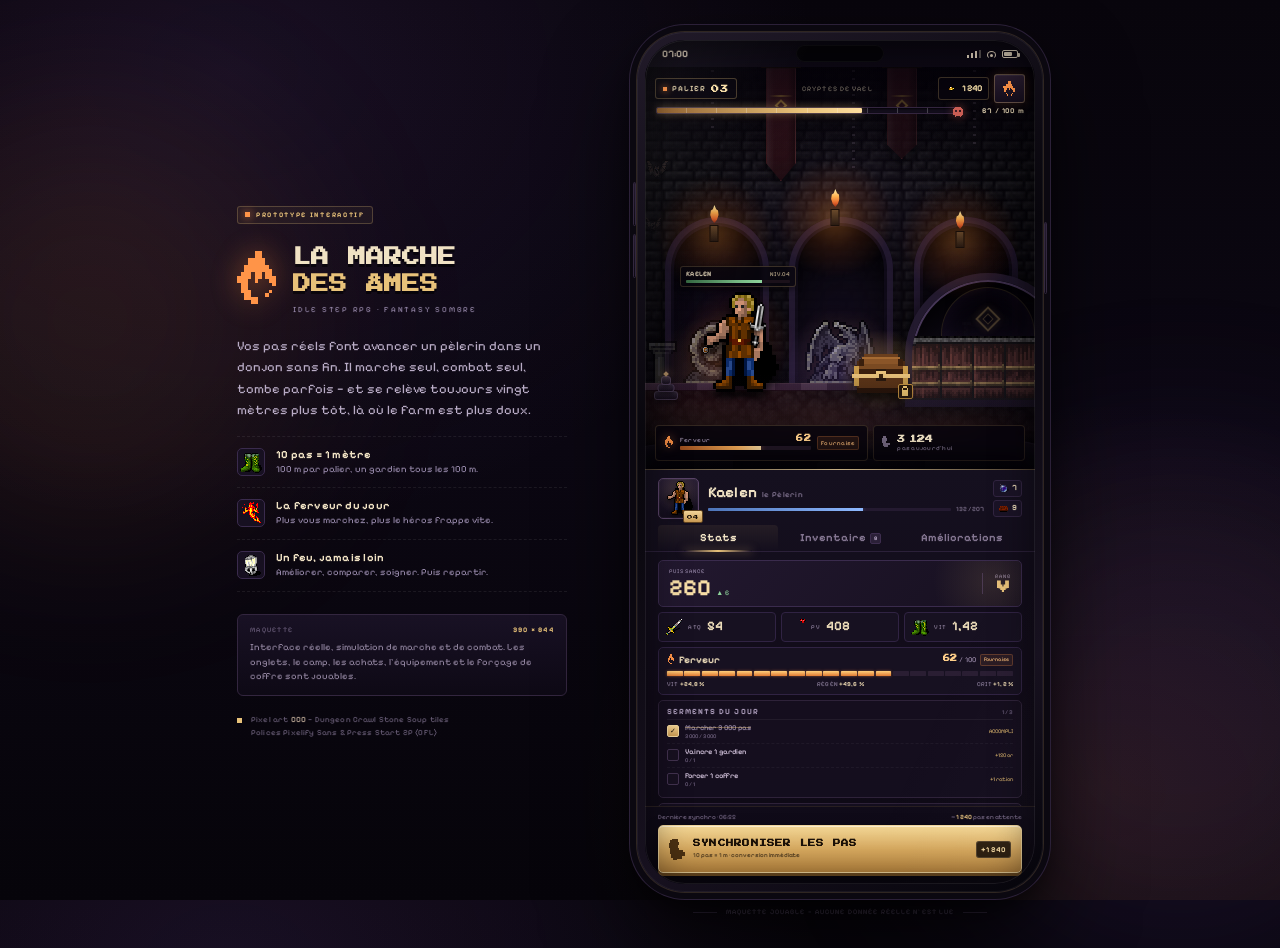
==== index.html @ a57c5eda "Initial commit: game design specs and playable prototype" ====
<!DOCTYPE html>
<html lang="fr">
<head>
<meta charset="UTF-8">
<meta name="viewport" content="width=device-width, initial-scale=1, viewport-fit=cover">
<meta name="theme-color" content="#0a0710">
<meta name="description" content="La Marche des Âmes — maquette interactive d'un idle step RPG fantasy en pixel art. Vos pas réels font avancer un pèlerin dans un donjon infini.">
<link rel="icon" href="data:image/svg+xml,%3Csvg xmlns='http://www.w3.org/2000/svg' viewBox='0 0 16 16'%3E%3Crect width='16' height='16' fill='%230b0810'/%3E%3Cpath d='M7 1h2v3h1v2h1v2h1v3h-1v2H9v1H7v-1H5v-2H4V8h1V6h1V4h1z' fill='%23ff9448'/%3E%3Cpath d='M7 8h2v3h1v2H6v-2H5V9h2z' fill='%23ffd06b'/%3E%3C/svg%3E">
<title>La Marche des Âmes — Maquette interactive</title>
<link rel="stylesheet" href="styles.css">
</head>
<body>
<div class="ambient ambient-a"></div>
<div class="ambient ambient-b"></div>

<main class="stage">

  <!-- ================= PRESENTATION (desktop) ================= -->
  <aside class="intro">
    <div class="introTag"><span></span>PROTOTYPE INTERACTIF</div>
    <div class="brandRow">
      <div class="brandFlame" aria-hidden="true">
        <svg viewBox="0 0 24 32" shape-rendering="crispEdges"><path d="M10 0h4v4h2v4h2v2h2v4h2v6h-2v4h-4v4h-4v2H8v-2H4v-4H2v-6H0v-4h2v-2h2V8h2V4h4V0zm0 12H8v4H6v6h2v4h4v2h4v-2h2v-4h2v-4h-2v-2h-2v-4h-2v4h-2v2H10v-6z" fill="currentColor"/></svg>
      </div>
      <div>
        <h1>LA MARCHE<br><span>DES ÂMES</span></h1>
        <p class="tagline">Idle step RPG · Fantasy sombre</p>
      </div>
    </div>

    <p class="pitch">Vos pas réels font avancer un pèlerin dans un donjon sans fin. Il marche seul, combat seul, tombe parfois — et se relève toujours vingt mètres plus tôt, là où le farm est plus doux.</p>

    <ul class="featureList">
      <li><span class="feat ico-steps"></span><div><b>10 pas = 1 mètre</b><small>100 m par palier, un gardien tous les 100 m.</small></div></li>
      <li><span class="feat ico-flame"></span><div><b>La ferveur du jour</b><small>Plus vous marchez, plus le héros frappe vite.</small></div></li>
      <li><span class="feat ico-camp"></span><div><b>Un feu, jamais loin</b><small>Améliorer, comparer, soigner. Puis repartir.</small></div></li>
    </ul>

    <div class="introNote">
      <div class="noteLine"><span>MAQUETTE</span><b>390 × 844</b></div>
      <p>Interface réelle, simulation de marche et de combat. Les onglets, le camp, les achats, l'équipement et le forçage de coffre sont jouables.</p>
    </div>

    <div class="credits">
      <span class="dot"></span>
      <p>Pixel art <b>CC0</b> — Dungeon Crawl Stone Soup tiles<br>Polices Pixelify Sans &amp; Press Start 2P (OFL)</p>
    </div>
  </aside>

  <!-- ================= DEVICE ================= -->
  <div class="deviceWrap">
    <div class="device">
      <div class="sideKey keyPower"></div>
      <div class="sideKey keyVolUp"></div>
      <div class="sideKey keyVolDown"></div>

      <div class="screen" id="screen">
        <!-- BARRE D'ÉTAT -->
        <div class="statusbar">
          <span class="clock">21:47</span>
          <div class="notch"></div>
          <div class="statusIcons">
            <span class="signal"><i></i><i></i><i></i><i></i></span>
            <span class="wifi"></span>
            <span class="battery"><i></i></span>
          </div>
        </div>

        <!-- ================= SCÈNE ================= -->
        <section class="scene" id="scene" aria-label="Scène du donjon">
          <div class="wall"></div>
          <div class="wallShade"></div>

          <div class="arches">
            <div class="arch arch1">
              <img class="archStatue" src="assets/env/statue_ancient_hero.png" alt="">
              <span class="archPedestal"></span>
              <span class="archLight"></span>
            </div>
            <div class="arch arch2">
              <img class="archStatue" src="assets/env/statue_dragon.png" alt="">
              <span class="archPedestal"></span>
              <span class="archLight"></span>
            </div>
            <div class="arch arch3">
              <img class="archStatue" src="assets/env/statue_sword.png" alt="">
              <span class="archPedestal"></span>
              <span class="archLight"></span>
            </div>
          </div>

          <div class="hangBanner hb1"><span class="hbBar"></span><span class="hbCloth"></span><span class="hbRune"></span></div>
          <div class="hangBanner hb2"><span class="hbBar"></span><span class="hbCloth"></span><span class="hbRune"></span></div>
          <div class="chain c1"></div><div class="chain c2"></div><div class="chain c3"></div>

          <div class="column columnLeft"><img src="assets/env/crumbled_column_1.png" alt=""></div>

          <div class="torch torch1"><span class="torchGlow"></span><span class="torchFlame"></span><span class="torchSpark s1"></span><span class="torchSpark s2"></span></div>
          <div class="torch torch2"><span class="torchGlow"></span><span class="torchFlame"></span><span class="torchSpark s1"></span><span class="torchSpark s2"></span></div>
          <div class="torch torch3"><span class="torchGlow"></span><span class="torchFlame"></span><span class="torchSpark s1"></span><span class="torchSpark s2"></span></div>

          <img class="ambientBat bat1" src="assets/mon/bat.png" alt="">
          <img class="ambientBat bat2" src="assets/mon/bat.png" alt="">

          <div class="gateFrame" id="gateFrame">
            <span class="gateRune"></span>
            <span class="gateLabel">GARDIEN</span>
            <div class="gateGlow"></div>
            <div class="gate" id="gate">
              <img src="assets/env/gate_closed_left.png" alt="">
              <img src="assets/env/gate_closed_middle.png" alt="">
              <img src="assets/env/gate_closed_right.png" alt="">
            </div>
          </div>

          <div class="halte" aria-hidden="true"><span></span><span></span><span></span></div>

          <div class="ground">
            <div class="groundTop"></div>
            <div class="groundTiles" id="groundTiles"></div>
            <div class="groundBlood"></div>
            <div class="fgRocks"><span class="r1"></span><span class="r2"></span><span class="r3"></span></div>
          </div>

          <div class="fog fog1"></div>
          <div class="fog fog2"></div>
          <div class="vignette"></div>

          <!-- HUD -->
          <div class="sceneTop">
            <div class="floorChip"><span class="chipDot"></span>PALIER <b id="floorNum">03</b></div>
            <div class="biomeName" id="biomeName">CRYPTES DE VAEL</div>
            <div class="topRight">
              <div class="goldPill"><img src="assets/item/01.png" alt=""><b id="goldTop">1 240</b></div>
              <button class="campBtn" id="campBtn" aria-label="Ouvrir le feu de camp" title="Feu de camp — pause, soin et gestion">
                <svg viewBox="0 0 20 24" shape-rendering="crispEdges" aria-hidden="true"><path d="M8 0h4v4h2v4h2v2h2v6h-2v4h-4v2H8v-2H4v-4H2v-6H0v-2h2V8h2V4h4V0zm0 10H6v4H4v4h2v4h3v1h3v-1h2v-4h1v-4h-1v-2h-2v-2h-1v4H9v-4z" fill="currentColor"/></svg>
              </button>
            </div>
          </div>

          <div class="progressWrap">
            <div class="progressTrack">
              <div class="progressFill" id="progressFill"></div>
              <div class="progressTicks"></div>
              <span class="progressBoss" aria-hidden="true">
                <svg viewBox="0 0 16 16" shape-rendering="crispEdges"><path d="M5 2h6v1h2v2h1v6h-2v2h-1v1h-1v-2H6v2H5v-1H4v-2H2V5h1V3h2V2zm0 4v2h2V6H5zm4 0v2h2V6H9z" fill="currentColor"/></svg>
              </span>
            </div>
            <span class="distLabel" id="distLabel">66 / 100 m</span>
          </div>

          <!-- UNITÉS -->
          <div class="unit heroUnit" id="heroUnit">
            <div class="plate">
              <div class="plateTop"><span class="uName">KAELEN</span><span class="uLevel">NIV.04</span></div>
              <div class="hpTrack"><i id="heroHp"></i></div>
            </div>
            <div class="spriteWrap heroSpriteWrap">
              <img class="sprite heroSprite" src="assets/hero/human.png" alt="Kaelen, le pèlerin">
              <img class="heroBlade" src="assets/hero/broadsword.png" alt="">
              <img class="heroShield" src="assets/hero/buckler_round.png" alt="">
              <span class="ferveurAura"></span>
            </div>
            <div class="unitShadow"></div>
          </div>

          <div class="unit enemyUnit" id="enemyUnit" aria-live="polite">
            <div class="plate enemyPlate">
              <div class="plateTop"><span class="uName" id="enemyName">GOBELIN</span><span class="uLevel" id="enemyLevel">NIV.03</span></div>
              <div class="hpTrack enemyHpTrack"><i id="enemyHp"></i></div>
            </div>
            <div class="spriteWrap enemySpriteWrap">
              <img class="sprite enemySprite" id="enemySprite" src="assets/mon/goblin.png" alt="">
              <span class="eliteTag" id="eliteTag">ÉLITE</span>
            </div>
            <div class="unitShadow"></div>
          </div>

          <!-- COFFRE -->
          <button class="chest" id="chestBtn" aria-label="Ouvrir le coffre">
            <span class="chestGlow"></span>
            <svg class="chestSvg" viewBox="0 0 24 20" shape-rendering="crispEdges" aria-hidden="true">
              <rect x="2" y="6" width="20" height="12" fill="#4a2a13"/>
              <rect x="3" y="7" width="18" height="4" fill="#7a4a22"/>
              <rect x="3" y="11" width="18" height="6" fill="#5c3518"/>
              <rect x="2" y="9" width="20" height="2" fill="#3a1f0d"/>
              <rect x="4" y="4" width="16" height="3" fill="#8a5528"/>
              <rect x="5" y="3" width="14" height="2" fill="#6b3f1d"/>
              <rect x="4" y="4" width="16" height="1" fill="#a56a32"/>
              <rect x="1" y="8" width="2" height="8" fill="#c79a4a"/>
              <rect x="21" y="8" width="2" height="8" fill="#c79a4a"/>
              <rect x="0" y="11" width="24" height="2" fill="#e8c27a"/>
              <rect x="10" y="9" width="4" height="5" fill="#2a1a0e"/>
              <rect x="10" y="10" width="4" height="3" fill="#e8c27a"/>
              <rect x="11" y="11" width="2" height="2" fill="#3a240e"/>
              <rect x="2" y="17" width="20" height="2" fill="#2a160b"/>
              <rect x="3" y="5" width="2" height="3" fill="#3a1f0d"/>
              <rect x="19" y="5" width="2" height="3" fill="#3a1f0d"/>
            </svg>
            <span class="chestLock">
              <svg viewBox="0 0 10 12" shape-rendering="crispEdges"><path d="M3 0h4v1h1v1h1v3H8V3H7V2H3v1H2v2H1V2h1V1h1V0z" fill="currentColor"/><rect x="1" y="5" width="8" height="7" fill="currentColor"/></svg>
            </span>
          </button>

          <div class="fxLayer" id="fxLayer"></div>
          <div class="farmTag" id="farmTag">ZONE DE REPLI · FARM</div>
          <div class="banner" id="banner"><b id="bannerTitle">PALIER SCELLÉ</b><span id="bannerSub">Le chemin s'ouvre</span></div>
          <div class="redFlash" id="redFlash"></div>

          <div class="bottomHud">
            <div class="ferveurPill">
              <span class="ferveurFlame" aria-hidden="true">
                <svg viewBox="0 0 14 18" shape-rendering="crispEdges"><path d="M6 0h2v2h1v2h1v2h1v1h1v4h-1v2h-2v2H6v1H5v-1H3v-2H2v-2H1V8h1V6h1V4h1V2h2V0zm0 7H5v3H4v3h1v2h1v1h2v-1h1v-2h1V9h-1V7H8v2H7V7z" fill="currentColor"/></svg>
              </span>
              <div class="ferveurInfo">
                <div class="ferveurTop"><span>Ferveur</span><b id="ferveurVal">62</b></div>
                <div class="ferveurTrack"><i id="ferveurFill"></i></div>
              </div>
              <span class="ferveurTier" id="ferveurTier">Fournaise</span>
            </div>
            <div class="stepsPill">
              <span class="bootIco" aria-hidden="true">
                <svg viewBox="0 0 12 16" shape-rendering="crispEdges"><path d="M2 0h4v3h1v3H6v2h1v1h4v2H9v2H3v-1H2V8H1V3h1V0z" fill="currentColor"/></svg>
              </span>
              <div><b id="stepsTop">3 124</b><span>pas aujourd'hui</span></div>
            </div>
          </div>
        </section>

        <!-- ================= TABLEAU DE BORD ================= -->
        <section class="dash">
          <header class="dashHead">
            <div class="avatarBox">
              <img src="assets/hero/human.png" alt="Avatar de Kaelen">
              <span class="avatarLvl" id="avatarLvl">04</span>
            </div>
            <div class="identity">
              <div class="nameRow"><b>Kaelen</b><span class="heroTitle">le Pèlerin</span></div>
              <div class="xpRow">
                <div class="xpTrack"><i id="xpFill"></i></div>
                <span id="xpText">132 / 207</span>
              </div>
            </div>
            <div class="wallet">
              <span class="resPill" title="Éclats d'âme"><img src="assets/item/misc_crystal.png" alt=""><b id="shardsTop">7</b></span>
              <span class="resPill" title="Rations"><img src="assets/item/meat_ration.png" alt=""><b id="rationsTop">9</b></span>
            </div>
          </header>

          <nav class="tabs" role="tablist">
            <button class="tab active" data-tab="stats" role="tab" aria-selected="true">Stats</button>
            <button class="tab" data-tab="inventory" role="tab" aria-selected="false">Inventaire<span class="tabBadge" id="invCount">8</span></button>
            <button class="tab" data-tab="upgrades" role="tab" aria-selected="false">Améliorations</button>
          </nav>

          <div class="panelScroll" id="panelScroll">
            <!-- STATS -->
            <section class="tabPanel active" id="panel-stats" role="tabpanel">
              <div class="powerCard">
                <div>
                  <span class="eyebrow">PUISSANCE</span>
                  <div class="powerValue"><b id="powerVal">128</b><span class="powerTrend" id="powerTrend">▲ 6</span></div>
                </div>
                <div class="powerRank"><span>RANG</span><b>V</b></div>
              </div>

              <div class="statRow">
                <div class="statCard">
                  <img src="assets/item/long_sword3.png" alt="">
                  <span>ATQ</span><b id="statAtk">54</b>
                </div>
                <div class="statCard">
                  <img src="assets/fx/heart.png" alt="">
                  <span>PV</span><b id="statHp">408</b>
                </div>
                <div class="statCard">
                  <img src="assets/item/boots4_green.png" alt="">
                  <span>VIT</span><b id="statVit">1,14</b>
                </div>
              </div>

              <div class="ferveurCard">
                <div class="ferveurCardTop">
                  <span class="miniFlame">
                    <svg viewBox="0 0 14 18" shape-rendering="crispEdges"><path d="M6 0h2v2h1v2h1v2h1v1h1v4h-1v2h-2v2H6v1H5v-1H3v-2H2v-2H1V8h1V6h1V4h1V2h2V0zm0 7H5v3H4v3h1v2h1v1h2v-1h1v-2h1V9h-1V7H8v2H7V7z" fill="currentColor"/></svg>
                  </span>
                  <b>Ferveur</b>
                  <span class="ferveurCardVal"><b id="ferveurCardVal">62</b> / 100</span>
                  <span class="tierChip" id="ferveurCardTier">Fournaise</span>
                </div>
                <div class="segGauge" id="segGauge" aria-hidden="true"></div>
                <div class="ferveurBonus">
                  <span>VIT <b id="bonusVit">+24,8 %</b></span>
                  <span>RÉGÉN <b id="bonusRegen">+49,6 %</b></span>
                  <span>CRIT <b id="bonusCrit">+1,2 %</b></span>
                </div>
              </div>

              <div class="oathCard">
                <div class="cardHead"><b>Serments du jour</b><span id="oathCount">1 / 3</span></div>
                <div class="oathList" id="oathList"></div>
              </div>

              <div class="journalCard">
                <div class="cardHead"><b>Journal</b><span>3 récents</span></div>
                <div class="journalList" id="journalList"></div>
              </div>
            </section>

            <!-- INVENTAIRE -->
            <section class="tabPanel" id="panel-inventory" role="tabpanel">
              <div class="invHead">
                <b>Équipement</b>
                <span>Puissance <b id="invPower">128</b></span>
              </div>
              <div class="slots" id="equipSlots"></div>
              <div class="invSubHead">
                <b>Butin <span id="invSubCount">8 objets</span></b>
                <button class="btnSmall" id="sellCommons">VENDRE LES COMMUNS</button>
              </div>
              <div class="invGrid" id="invGrid"></div>
              <p class="invHint">Touchez un objet pour comparer · Coffre de camp <b id="stashInfo">8 / 20</b></p>
            </section>

            <!-- AMÉLIORATIONS -->
            <section class="tabPanel" id="panel-upgrades" role="tabpanel">
              <div class="upHead">
                <div><span class="eyebrow">FEU DE CAMP</span><b>Forger la marche</b></div>
                <span class="upGold"><img src="assets/item/01.png" alt=""><b id="upGold">1 240</b></span>
              </div>
              <div class="upList" id="upList"></div>
              <div class="nextBoss" id="nextBoss"></div>
            </section>
          </div>

          <footer class="syncBar">
            <div class="syncMeta">
              <span id="lastSync">Dernière synchro · 21:42</span>
              <span class="pendingSteps">≈ <b id="unsynced">1 240</b> pas en attente</span>
            </div>
            <button class="syncBtn" id="syncBtn">
              <span class="syncIcon" aria-hidden="true">
                <svg viewBox="0 0 18 22" shape-rendering="crispEdges"><path d="M3 0h6v3h2v3h-2v3h2v2h4v3h2v4h-3v3H8v1H4v-2H2v-4H1V9H0V4h1V1h2V0z" fill="currentColor"/></svg>
              </span>
              <span class="syncText"><b>SYNCHRONISER LES PAS</b><small>10 pas = 1 m · conversion immédiate</small></span>
              <span class="syncBadge" id="syncBadge">+1 240</span>
            </button>
          </footer>
        </section>

        <!-- ================= CAMPEMENT ================= -->
        <div class="campOverlay hidden" id="campOverlay">
          <div class="campSky">
            <div class="campStars" id="campStars"></div>
            <div class="moon"></div>
            <div class="campTrees">
              <img src="assets/env/tree1_red.png" alt="" class="ctree t1">
              <img src="assets/env/tree1_red.png" alt="" class="ctree t2">
              <img src="assets/env/tree1_red.png" alt="" class="ctree t3">
            </div>
            <div class="tent">
              <div class="tentBody"></div>
              <div class="tentDoor"></div>
              <span class="tentPole"></span>
            </div>
            <div class="campFire">
              <span class="fireGlow"></span>
              <span class="fireFlame f1"></span>
              <span class="fireFlame f2"></span>
              <span class="fireFlame f3"></span>
              <span class="fireSparks"></span>
              <span class="log log1"></span>
              <span class="log log2"></span>
            </div>
            <img class="campHero" src="assets/hero/human.png" alt="Kaelen au repos">
            <button class="campClose" id="campClose" aria-label="Fermer le camp">×</button>
            <div class="campSceneTitle">
              <span>LE FEU VEILLE</span>
              <small>L'expédition est en pause</small>
            </div>
            <div class="campPending"><span class="bootIco small"></span><b id="campPending">0</b> pas en attente</div>
          </div>

          <div class="campPanel">
            <div class="campSums">
              <div><span>Palier</span><b id="campFloor">03</b></div>
              <div><span>Distance</span><b id="campDist">62 m</b></div>
              <div><span>Ferveur</span><b id="campFerv">62</b></div>
            </div>
            <div class="campActions">
              <button class="campAction" id="restBtn">
                <img src="assets/item/meat_ration.png" alt="">
                <span class="caText"><b>Se reposer</b><small>+40 % PV · 1 ration</small></span>
                <span class="caCount" id="restCount">9</span>
              </button>
              <button class="campAction" id="shardBtn">
                <img src="assets/item/misc_crystal.png" alt="">
                <span class="caText"><b>Se ressourcer</b><small>PV complets · 1 éclat</small></span>
                <span class="caCount" id="shardCount">7</span>
              </button>
              <button class="campAction" id="campInvBtn">
                <img src="assets/item/scale_mail1.png" alt="">
                <span class="caText"><b>Gérer l'équipement</b><small>Comparer, équiper, vendre</small></span>
                <span class="caArrow">›</span>
              </button>
            </div>
            <button class="resumeBtn" id="resumeBtn">REPRENDRE L'EXPÉDITION</button>
            <div class="campJournal">
              <div class="campTipHead"><span>DERNIÈRES BRAISES</span><em>JOURNAL</em></div>
              <div class="campJournalList" id="campJournalList"></div>
            </div>
            <div class="campRun">
              <div><span>PAS DU JOUR</span><b id="campSteps">3 130</b></div>
              <div><span>OR GAGNÉ</span><b id="campGoldEarned">0</b></div>
              <div><span>GARDIENS</span><b id="campBossKills">0</b></div>
            </div>
            <div class="campTip">
              <div class="campTipHead"><span>CONSEIL DU FEU</span><em>VEILLÉE</em></div>
              <p>« La défaite n'est qu'un détour. Vingt mètres en arrière, les ennemis sont plus faibles — et l'or coule encore. »</p>
              <small id="campLastEvent">Dernière braise · Palier 2 scellé</small>
            </div>
          </div>
        </div>

        <!-- ================= FICHE OBJET ================= -->
        <div class="sheetWrap hidden" id="itemSheet">
          <div class="scrim" data-close="item"></div>
          <div class="sheet">
            <div class="sheetHandle"></div>
            <div class="sheetHead">
              <div class="sheetIcon rarity-rare" id="sheetIconWrap"><img id="sheetIcon" src="assets/item/greatsword1.png" alt=""></div>
              <div class="sheetTitle">
                <span class="rarityTag" id="sheetRarity">RARE</span>
                <h3 id="sheetName">Épée ancienne</h3>
                <span id="sheetMeta">Arme · Niv. 4</span>
              </div>
              <button class="sheetClose" data-close="item" aria-label="Fermer">×</button>
            </div>
            <div class="sheetStats" id="sheetStats"></div>
            <div class="compareBox">
              <div class="cmpCol"><span>ÉQUIPÉ</span><b id="cmpEq">+14 ATQ</b></div>
              <div class="cmpArrow">→</div>
              <div class="cmpCol"><span>NOUVEAU</span><b id="cmpNew">+24 ATQ</b></div>
            </div>
            <div class="deltaRow" id="sheetDeltas"></div>
            <div class="sheetActions">
              <button class="btnGhost" id="sellBtn">VENDRE <span id="sellVal">+64 or</span></button>
              <button class="btnGold" id="equipBtn">ÉQUIPER</button>
            </div>
          </div>
        </div>

        <!-- ================= FICHE COFFRE ================= -->
        <div class="sheetWrap hidden" id="chestSheet">
          <div class="scrim" data-close="chest"></div>
          <div class="sheet chestSheet">
            <div class="sheetHandle"></div>
            <div class="chestArt">
              <span class="chestArtGlow"></span>
              <svg class="chestSvg large" viewBox="0 0 24 20" shape-rendering="crispEdges" aria-hidden="true">
                <rect x="2" y="6" width="20" height="12" fill="#4a2a13"/>
                <rect x="3" y="7" width="18" height="4" fill="#7a4a22"/>
                <rect x="3" y="11" width="18" height="6" fill="#5c3518"/>
                <rect x="2" y="9" width="20" height="2" fill="#3a1f0d"/>
                <rect x="4" y="4" width="16" height="3" fill="#8a5528"/>
                <rect x="5" y="3" width="14" height="2" fill="#6b3f1d"/>
                <rect x="4" y="4" width="16" height="1" fill="#a56a32"/>
                <rect x="1" y="8" width="2" height="8" fill="#c79a4a"/>
                <rect x="21" y="8" width="2" height="8" fill="#c79a4a"/>
                <rect x="0" y="11" width="24" height="2" fill="#e8c27a"/>
                <rect x="10" y="9" width="4" height="5" fill="#2a1a0e"/>
                <rect x="10" y="10" width="4" height="3" fill="#e8c27a"/>
                <rect x="11" y="11" width="2" height="2" fill="#3a240e"/>
                <rect x="2" y="17" width="20" height="2" fill="#2a160b"/>
                <rect x="3" y="5" width="2" height="3" fill="#3a1f0d"/>
                <rect x="19" y="5" width="2" height="3" fill="#3a1f0d"/>
              </svg>
            </div>
            <span class="rarityTag" id="chestRarity">COFFRE DE FER</span>
            <h3 id="chestTitle">Serrure de 400 pas</h3>
            <p class="chestDesc" id="chestDesc">Consacrer vos pas fige la marche jusqu'à l'ouverture. La progression de la serrure est conservée.</p>
            <div class="lockGauge"><i id="chestProgress"></i></div>
            <div class="lockMeta"><span id="chestCount">0 / 400 pas</span><span id="chestRewards">180 or · 1 objet rare</span></div>
            <div class="sheetActions">
              <button class="btnGhost" data-close="chest">PLUS TARD</button>
              <button class="btnGold" id="chestForce">CONSACRER MES PAS</button>
            </div>
          </div>
        </div>

        <div class="toast" id="toast"></div>
      </div>
    </div>
    <div class="deviceCaption"><span></span>Maquette jouable — aucune donnée réelle n'est lue<span></span></div>
  </div>
</main>

<script src="game.js"></script>
</body>
</html>
---- styles.css ----
/* =========================================================
   LA MARCHE DES ÂMES — Maquette interactive
   Direction artistique : pixel fantasy sombre, or vieilli
   ========================================================= */

@font-face{
  font-family:'Pixelify Sans';
  src:url('assets/fonts/pixelify-sans.woff2') format('woff2');
  font-weight:400 700;
  font-display:swap;
}
@font-face{
  font-family:'Press Start 2P';
  src:url('assets/fonts/press-start-2p.woff2') format('woff2');
  font-weight:400;
  font-display:swap;
}

:root{
  --ink:#08050c;
  --ink2:#0e0914;
  --panel:#161021;
  --panel2:#1d152b;
  --panel3:#251b35;
  --line:#33253f;
  --line2:#443152;
  --gold:#e8c27a;
  --gold-bright:#f6dda6;
  --gold-deep:#a9793c;
  --parchment:#f0e2c4;
  --muted:#9587a8;
  --muted2:#6e617f;
  --ember:#ff9448;
  --ember-deep:#c25f28;
  --blood:#d15458;
  --hp:#d8585c;
  --xp:#6fa8ff;
  --green:#8ed39b;
  --purple:#b083ff;
  --common:#9b93a8;
  --uncommon:#7ec98b;
  --rare:#5fa8ff;
  --epic:#b57bff;
  --legendary:#ffc857;
  --pixel:'Press Start 2P', monospace;
  --sans:'Pixelify Sans', 'Trebuchet MS', sans-serif;
}

*{box-sizing:border-box;}
html,body{height:100%;}
body{
  margin:0;
  min-height:100dvh;
  background:
    radial-gradient(900px 700px at 18% 8%, rgba(83,52,117,.22), transparent 65%),
    radial-gradient(800px 600px at 86% 88%, rgba(190,102,44,.14), transparent 65%),
    linear-gradient(180deg,#08050c 0%,#0b0712 50%,#06040a 100%);
  color:var(--parchment);
  font-family:var(--sans);
  overflow-x:hidden;
  -webkit-font-smoothing:antialiased;
}
body::before{
  content:'';
  position:fixed;
  inset:0;
  pointer-events:none;
  opacity:.22;
  background-image:
    repeating-linear-gradient(0deg, rgba(255,255,255,.028) 0 1px, transparent 1px 3px),
    repeating-linear-gradient(90deg, rgba(255,255,255,.022) 0 1px, transparent 1px 4px);
  z-index:0;
}
.ambient{
  position:fixed;
  border-radius:50%;
  filter:blur(90px);
  pointer-events:none;
  z-index:0;
}
.ambient-a{width:420px;height:420px;left:-120px;top:12%;background:rgba(255,140,60,.09);}
.ambient-b{width:520px;height:520px;right:-160px;bottom:-80px;background:rgba(120,80,200,.11);}

button{font-family:inherit;color:inherit;}

/* ============================= PAGE ============================= */
.stage{
  position:relative;
  z-index:2;
  min-height:100dvh;
  display:flex;
  align-items:center;
  justify-content:center;
  gap:70px;
  padding:32px 40px;
}

/* ---------- intro ---------- */
.intro{width:330px;flex:0 0 auto;padding-bottom:6px;}
.introTag{
  display:inline-flex;align-items:center;gap:6px;
  font-size:7px;letter-spacing:.24em;font-weight:700;color:var(--gold);
  border:1px solid rgba(232,194,122,.25);
  background:rgba(232,194,122,.05);
  padding:4px 7px;border-radius:3px;margin-bottom:20px;
}
.introTag span{width:5px;height:5px;background:var(--ember);box-shadow:0 0 8px var(--ember);}
.brandRow{display:flex;align-items:center;gap:14px;}
.brandFlame{color:var(--ember);filter:drop-shadow(0 0 14px rgba(255,140,60,.45));}
.brandFlame svg{width:42px;height:56px;display:block;}
h1{
  margin:0;
  font-family:var(--pixel);
  font-size:18px;
  line-height:1.5;
  letter-spacing:.01em;
  color:var(--parchment);
  text-shadow:0 3px 0 rgba(0,0,0,.55);
}
h1 span{color:var(--gold);}
.tagline{
  margin:7px 0 0;
  font-size:8px;
  letter-spacing:.22em;
  text-transform:uppercase;
  color:var(--muted);
}
.pitch{
  margin:22px 0 8px;
  font-size:13px;
  line-height:1.65;
  color:#b9acc6;
}
.featureList{list-style:none;margin:14px 0 0;padding:0;}
.featureList li{
  display:flex;gap:11px;align-items:flex-start;
  padding:11px 0;
  border-top:1px dashed rgba(255,255,255,.075);
}
.featureList li:last-child{border-bottom:1px dashed rgba(255,255,255,.075);}
.feat{
  flex:0 0 28px;width:28px;height:28px;border-radius:5px;
  border:1px solid #3a2b4d;
  background-color:#171021;
  background-repeat:no-repeat;
  background-position:center;
  background-size:22px;
  image-rendering:pixelated;
}
.ico-steps{background-image:url('assets/item/boots4_green.png');}
.ico-flame{background-image:url('assets/mon/fire_elemental.png');}
.ico-camp{background-image:url('assets/item/misc_lantern.png');}
.featureList b{display:block;font-size:11px;letter-spacing:.02em;color:var(--parchment);}
.featureList small{display:block;margin-top:2px;font-size:9.5px;line-height:1.45;color:var(--muted);}
.introNote{
  margin-top:22px;padding:11px 12px;border:1px solid #33263f;border-radius:6px;
  background:linear-gradient(180deg,rgba(32,23,46,.7),rgba(17,12,25,.7));
}
.noteLine{display:flex;justify-content:space-between;font-size:7px;letter-spacing:.18em;color:var(--muted2);}
.noteLine b{color:var(--gold);}
.introNote p{margin:6px 0 0;font-size:9.5px;line-height:1.55;color:#91849f;}
.credits{display:flex;gap:9px;align-items:flex-start;margin-top:18px;color:#6b5f79;}
.credits .dot{width:5px;height:5px;margin-top:4px;background:var(--gold);flex:0 0 auto;}
.credits p{margin:0;font-size:8px;line-height:1.6;letter-spacing:.02em;}
.credits b{color:#a79586;}

/* ============================= DEVICE ============================= */
.deviceWrap{display:flex;flex-direction:column;align-items:center;gap:16px;flex:0 0 auto;}
.device{
  position:relative;
  width:406px;height:860px;
  padding:8px;
  border-radius:48px;
  background:linear-gradient(150deg,#211a29,#08060c 38%,#17111f 78%,#05040a);
  box-shadow:
    0 0 0 1px rgba(232,194,122,.16),
    0 0 0 7px #0b0810,
    0 0 0 8px #2b2038,
    0 42px 90px rgba(0,0,0,.78),
    0 10px 26px rgba(0,0,0,.6),
    inset 0 0 0 1px rgba(255,255,255,.05);
}
.sideKey{position:absolute;background:linear-gradient(180deg,#241c2f,#0c0912);border:1px solid #33273f;width:3px;border-radius:2px;}
.keyPower{right:-4px;top:190px;height:72px;}
.keyVolUp{left:-4px;top:150px;height:44px;}
.keyVolDown{left:-4px;top:202px;height:44px;}

.screen{
  position:relative;
  width:100%;height:100%;
  border-radius:40px;
  overflow:hidden;
  display:flex;flex-direction:column;
  background:#0a0710;
  isolation:isolate;
}
.screen::after{
  content:'';
  position:absolute;inset:0;z-index:99;pointer-events:none;
  border-radius:40px;
  box-shadow:inset 0 0 0 1px rgba(255,255,255,.07), inset 0 0 40px rgba(0,0,0,.55);
  background:linear-gradient(115deg,rgba(255,255,255,.055),transparent 22%,transparent 75%,rgba(255,255,255,.02));
}

.deviceCaption{
  display:flex;align-items:center;gap:9px;
  font-size:7px;letter-spacing:.16em;text-transform:uppercase;color:#584c66;
}
.deviceCaption span{width:24px;height:1px;background:#33283f;display:inline-block;}

/* ---------- status bar ---------- */
.statusbar{
  flex:0 0 27px;
  display:flex;align-items:center;justify-content:space-between;
  padding:0 17px;
  font-family:var(--sans);
  font-size:10px;font-weight:700;
  color:#cfc2ae;
  background:linear-gradient(180deg,#0a0710,#0c0813);
  position:relative;
  z-index:45;
}
.notch{
  position:absolute;left:50%;top:5px;transform:translateX(-50%);
  width:88px;height:17px;border-radius:10px;background:#040307;
  box-shadow:inset 0 0 0 1px rgba(255,255,255,.04);
}
.statusIcons{display:flex;align-items:center;gap:6px;}
.signal{display:flex;align-items:flex-end;gap:1.5px;height:8px;}
.signal i{width:2.5px;background:#cfc2ae;display:block;}
.signal i:nth-child(1){height:3px;}
.signal i:nth-child(2){height:5px;}
.signal i:nth-child(3){height:7px;}
.signal i:nth-child(4){height:8px;opacity:.35;}
.wifi{width:9px;height:8px;border:1.6px solid #cfc2ae;border-bottom-color:transparent;border-radius:50%;transform:translateY(1px);}
.wifi::before{content:'';display:block;width:3px;height:3px;background:#cfc2ae;border-radius:50%;margin:2.4px auto 0;}
.battery{width:16px;height:8px;border:1px solid #cfc2ae;border-radius:2px;position:relative;padding:1px;}
.battery i{display:block;height:100%;width:68%;background:#cfc2ae;border-radius:1px;}
.battery::after{content:'';position:absolute;right:-3px;top:2px;width:2px;height:4px;background:#cfc2ae;border-radius:0 1px 1px 0;}

/* ============================= SCÈNE ============================= */
.scene{
  position:relative;
  flex:0 0 47.6%;
  overflow:hidden;
  background:#0b0712;
  isolation:isolate;
}
.wall{
  position:absolute;
  inset:-12% -22% 0 -22%;
  background-image:url('assets/env/brick_gray1.png');
  background-size:80px 80px;
  background-position-x:calc(-1 * var(--scroll,0px));
  filter:brightness(.38) saturate(.62);
  opacity:.85;
  transform:translateZ(0);
}
.wallShade{
  position:absolute;inset:0;
  background:
    linear-gradient(180deg,rgba(7,4,12,.96) 0%,rgba(9,6,15,.35) 26%,rgba(9,6,14,.52) 62%,rgba(5,3,9,.96) 100%),
    radial-gradient(ellipse at 50% 46%,rgba(120,78,160,.16),transparent 60%);
}
.scene[data-biome="catacomb"] .wall{background-image:url('assets/env/catacombs0.png');filter:brightness(.42) saturate(.72);}
.scene[data-biome="ember"] .wall{background-image:url('assets/env/brick_brown0.png');filter:brightness(.36) sepia(.35) saturate(1.15);}
.scene[data-biome="forge"] .wall{background-image:url('assets/env/brick_gray0.png');filter:brightness(.38) hue-rotate(160deg) saturate(.75);}
.scene[data-biome="peak"] .wall{background-image:url('assets/env/brick_gray1.png');filter:brightness(.5) saturate(.45) hue-rotate(175deg);}
.scene[data-biome="ember"] .groundTiles{filter:brightness(.66) sepia(.3) saturate(.9);}
.arches{position:absolute;inset:0;pointer-events:none;}
.arch{
  position:absolute;
  bottom:62px;
  width:104px;height:190px;
  border-radius:54px 54px 3px 3px;
  background:linear-gradient(180deg,#08050e 10%,#100b1a 55%,#161021 100%);
  box-shadow:
    inset 0 0 0 6px #241a32,
    inset 0 0 0 9px #100b19,
    inset 0 26px 46px rgba(0,0,0,.95),
    0 0 30px rgba(0,0,0,.5);
  overflow:hidden;
  opacity:.9;
}
.arch1{left:5%;}
.arch2{left:37%;}
.arch3{left:69%;}
.arch2 .archLight{background:radial-gradient(ellipse at center,rgba(150,100,255,.15),transparent 64%);}
.arch3 .archLight{background:radial-gradient(ellipse at center,rgba(255,120,60,.17),transparent 64%);}
.archStatue{
  position:absolute;left:50%;bottom:15px;transform:translateX(-50%);
  width:72px;height:72px;object-fit:contain;image-rendering:pixelated;
  opacity:.66;filter:brightness(.9) saturate(.8) drop-shadow(0 0 10px rgba(255,160,90,.16)) drop-shadow(0 6px 5px rgba(0,0,0,.8));
}
.archPedestal{
  position:absolute;left:50%;bottom:4px;width:62px;height:13px;transform:translateX(-50%);
  background:linear-gradient(180deg,#3b3048,#21182c 65%,#120d1a);
  border-top:1px solid #5a4968;
  box-shadow:0 4px 6px rgba(0,0,0,.6);
}
.archLight{
  position:absolute;left:50%;bottom:-24px;width:150px;height:120px;transform:translateX(-50%);
  background:radial-gradient(ellipse at center,rgba(255,150,70,.18),transparent 64%);
}
.column{
  position:absolute;left:-18px;bottom:60px;width:70px;height:70px;opacity:.42;
  filter:brightness(.52) grayscale(.3);
}
.column img{width:100%;height:100%;object-fit:contain;image-rendering:pixelated;}

/* bannières et chaînes */
.hangBanner{position:absolute;top:-4px;width:30px;height:118px;z-index:4;opacity:.9;filter:drop-shadow(0 6px 5px rgba(0,0,0,.5));}
.hb1{left:31%;}
.hb2{left:62%;opacity:.65;height:96px;}
.hbBar{position:absolute;left:-5px;right:-5px;top:0;height:5px;background:linear-gradient(180deg,#8d703e,#4b3520);border:1px solid #241708;}
.hbCloth{
  position:absolute;left:0;right:0;top:5px;bottom:0;
  background:
    linear-gradient(90deg,rgba(255,255,255,.08),transparent 26%,transparent 72%,rgba(0,0,0,.32)),
    linear-gradient(180deg,#53202a,#39151d 55%,#220d13);
  clip-path:polygon(0 0,100% 0,100% 84%,50% 100%,0 84%);
  border:1px solid rgba(150,70,70,.3);
}
.hbCloth::after{
  content:'';position:absolute;left:2px;right:2px;top:26px;height:2px;
  background:linear-gradient(90deg,transparent,#a77b3c,transparent);
}
.hbRune{
  position:absolute;left:50%;top:38px;width:9px;height:9px;transform:translateX(-50%) rotate(45deg);
  border:2px solid #c79a4a;box-shadow:0 0 7px rgba(232,194,122,.35);
}
.chain{
  position:absolute;top:0;width:3px;height:88px;z-index:3;opacity:.3;
  background:repeating-linear-gradient(180deg,transparent 0 3px,#8b7a91 3px 5px,transparent 5px 8px);
}
.c1{left:17%;height:66px;}
.c2{left:53%;height:104px;opacity:.22;}
.c3{left:84%;height:78px;}

.halte{position:absolute;left:2.4%;bottom:69px;width:24px;height:34px;z-index:5;opacity:.85;}
.halte span{
  position:absolute;left:50%;transform:translateX(-50%);
  background:linear-gradient(180deg,#4b4058,#251c31 70%,#15101e);
  border:1px solid #6b5a7c;border-radius:3px;box-shadow:0 3px 5px rgba(0,0,0,.6);
}
.halte span:nth-child(1){bottom:0;width:24px;height:9px;}
.halte span:nth-child(2){bottom:8px;width:17px;height:8px;}
.halte span:nth-child(3){bottom:15px;width:10px;height:9px;}
.halte::after{
  content:'';position:absolute;left:50%;bottom:24px;width:4px;height:4px;transform:translateX(-50%) rotate(45deg);
  background:#ffcf8a;box-shadow:0 0 9px #ffb35c;
}

/* torches */
.torch{position:absolute;width:14px;height:24px;z-index:4;}
.torch1{left:16%;top:148px;}
.torch2{left:47%;top:132px;}
.torch3{left:79%;top:154px;}
.torchGlow{
  position:absolute;left:50%;top:0;width:120px;height:120px;transform:translate(-50%,-34%);
  background:radial-gradient(circle,rgba(255,150,60,.32) 0%,rgba(255,120,40,.12) 35%,transparent 70%);
  filter:blur(2px);
  animation:torchGlow 3.4s ease-in-out infinite alternate;
}
.torchFlame{
  position:absolute;left:50%;top:-10px;width:13px;height:18px;transform:translateX(-50%);
  background:linear-gradient(180deg,#fff2b0 0%,#ffb14e 42%,#e2622a 78%,#8f2d19 100%);
  clip-path:polygon(50% 0,64% 24%,78% 30%,82% 56%,70% 82%,50% 100%,30% 82%,18% 56%,23% 30%,38% 24%);
  animation:flameFlicker .5s steps(2,end) infinite alternate;
  filter:drop-shadow(0 0 5px rgba(255,140,60,.9));
}
.torch::after{
  content:'';position:absolute;left:50%;bottom:-3px;width:7px;height:15px;transform:translateX(-50%);
  background:linear-gradient(180deg,#6a4a2b,#2a1b12);border:1px solid #1a100a;
}
.torchSpark{
  position:absolute;width:2px;height:2px;background:#ffb45e;border-radius:50%;
  box-shadow:0 0 4px #ff9448;opacity:0;
  animation:spark 2.8s ease-out infinite;
}
.torchSpark.s1{left:46%;top:0;animation-delay:.7s;}
.torchSpark.s2{left:56%;top:2px;animation-delay:1.9s;}

.ambientBat{
  position:absolute;width:24px;height:24px;image-rendering:pixelated;
  opacity:.28;filter:brightness(.85);z-index:3;
  animation:batFly 24s linear infinite;
}
.bat1{top:92px;animation-delay:-3s;}
.bat2{top:150px;width:17px;height:17px;animation-delay:-14s;opacity:.18;animation-duration:31s;}

/* porte runique */
.gateFrame{
  position:absolute;right:-36px;bottom:62px;width:166px;height:134px;z-index:3;
  border-radius:86px 86px 0 0;
  border:7px solid #241b30;
  background:linear-gradient(180deg,#08050e 0%,#0d0915 58%,#151020 100%);
  box-shadow:
    inset 0 0 0 2px #4a3a5c,
    inset 0 22px 40px rgba(0,0,0,.85),
    0 0 26px rgba(0,0,0,.65);
  overflow:hidden;
  opacity:.95;
  transition:box-shadow .6s ease,filter .6s ease;
}
.gateFrame::before{
  content:'';position:absolute;left:50%;top:7px;width:92px;height:58px;transform:translateX(-50%);
  border:1px solid rgba(232,194,122,.14);border-bottom:0;border-radius:48px 48px 0 0;
  box-shadow:inset 0 0 22px rgba(160,100,220,.1);
}
.gateRune{
  position:absolute;left:50%;top:30px;width:18px;height:18px;transform:translateX(-50%) rotate(45deg);
  border:2px solid rgba(232,194,122,.5);
  box-shadow:0 0 10px rgba(232,194,122,.2),inset 0 0 6px rgba(232,194,122,.2);
  opacity:.65;
  transition:opacity .5s,box-shadow .5s;
}
.gateRune::after{
  content:'';position:absolute;inset:3px;border:1px solid rgba(232,194,122,.35);
}
.gateLabel{
  position:absolute;left:50%;top:56px;transform:translateX(-50%);
  font-family:var(--pixel);font-size:4.5px;letter-spacing:.14em;color:rgba(232,194,122,.42);
  white-space:nowrap;transition:color .4s,text-shadow .4s;
}
.gateFrame.active .gateLabel{color:#ffd479;text-shadow:0 0 8px rgba(255,180,90,.8);}
.gate{
  position:absolute;left:50%;bottom:0;transform:translateX(-50%);
  display:flex;height:64px;
  opacity:.92;filter:brightness(.95) saturate(.8);
  transition:opacity .5s ease,filter .5s ease;
}
.gate img{width:64px;height:64px;image-rendering:pixelated;display:block;}
.gateGlow{
  position:absolute;inset:-20px;background:radial-gradient(ellipse at 50% 80%,rgba(255,90,60,.3),transparent 65%);
  opacity:0;transition:opacity .5s;pointer-events:none;
}
.gateFrame.active{
  filter:drop-shadow(0 0 14px rgba(255,110,60,.28));
  box-shadow:
    inset 0 0 0 2px #6d4a5a,
    inset 0 22px 40px rgba(0,0,0,.8),
    0 0 34px rgba(209,84,88,.22);
}
.gateFrame.active .gateGlow{opacity:1;animation:gatePulse 2.2s ease-in-out infinite;}
.gateFrame.active .gateRune{opacity:1;box-shadow:0 0 18px rgba(255,150,90,.6),inset 0 0 8px rgba(255,150,90,.4);}
.gateFrame.active .gate{filter:brightness(1.12) saturate(1);}

/* sol */
.ground{position:absolute;left:0;right:0;bottom:0;height:86px;z-index:2;overflow:hidden;background:#0a0710;}
.ground::before{
  content:'';position:absolute;inset:0;z-index:1;pointer-events:none;
  background:
    radial-gradient(ellipse 130px 48px at 16% 55%,rgba(255,150,70,.16),transparent 70%),
    radial-gradient(ellipse 130px 48px at 47% 55%,rgba(255,150,70,.14),transparent 70%),
    radial-gradient(ellipse 120px 44px at 79% 55%,rgba(255,150,70,.15),transparent 70%),
    radial-gradient(ellipse 180px 60px at 60% 80%,rgba(130,90,200,.08),transparent 70%);
  mix-blend-mode:screen;
}
.groundTop{
  position:absolute;left:0;right:0;top:0;height:8px;
  background:repeating-linear-gradient(90deg,#4a3c56 0 26px,#2e233c 26px 52px);
  border-bottom:1px solid #0a0710;
  box-shadow:0 -1px 0 #6b5678,0 4px 12px rgba(0,0,0,.55),inset 0 1px 0 rgba(255,220,170,.08);
}
.groundTiles{
  position:absolute;inset:8px 0 0 0;
  background-image:url('assets/env/cobble_blood1.png');
  background-size:62px 62px;
  background-position-x:calc(-1 * var(--scrollFast,0px));
  filter:brightness(.72) contrast(1.12) saturate(.7);
  opacity:.92;
}
.groundBlood{
  position:absolute;inset:0;
  background:
    radial-gradient(ellipse at 18% 20%,rgba(120,25,30,.24),transparent 50%),
    radial-gradient(ellipse at 74% 50%,rgba(90,20,26,.18),transparent 55%),
    linear-gradient(180deg,rgba(5,3,9,.05),rgba(5,3,9,.72));
}
.fgRocks{position:absolute;inset:0;pointer-events:none;z-index:3;}
.fgRocks span{position:absolute;bottom:-4px;background:linear-gradient(180deg,#221a2c,#0b0811);border-top:1px solid #3b2e49;border-radius:50% 50% 0 0;filter:drop-shadow(0 -2px 4px rgba(0,0,0,.6));}
.fgRocks .r1{left:-22px;width:110px;height:30px;}
.fgRocks .r2{right:-20px;width:130px;height:34px;}
.fgRocks .r3{left:44%;width:64px;height:16px;opacity:.6;}
.ground::after{
  content:'';position:absolute;left:0;right:0;bottom:0;height:26px;
  background:linear-gradient(0deg,rgba(5,3,9,.95),transparent);
}
.fog{
  position:absolute;left:-40%;right:-40%;bottom:38px;height:120px;
  z-index:5;pointer-events:none;opacity:.5;
  background:radial-gradient(ellipse at 50% 100%,rgba(122,92,150,.22),transparent 65%);
  animation:fogDrift 14s ease-in-out infinite alternate;
}
.fog2{bottom:20px;height:90px;opacity:.35;background:radial-gradient(ellipse at 40% 100%,rgba(200,130,80,.13),transparent 60%);animation-duration:19s;animation-delay:-6s;}
.mote{
  position:absolute;width:2px;height:2px;border-radius:50%;background:#ffcf8a;z-index:6;
  box-shadow:0 0 5px #ffb35c;opacity:0;pointer-events:none;animation:moteFloat linear infinite;
}
.vignette{
  position:absolute;inset:0;z-index:10;pointer-events:none;
  background:
    radial-gradient(ellipse at 50% 56%,transparent 38%,rgba(4,2,8,.52) 100%),
    linear-gradient(180deg,rgba(5,3,9,.6) 0%,transparent 22%,transparent 76%,rgba(5,3,9,.75) 100%);
}

/* HUD haut */
.sceneTop{
  position:absolute;top:7px;left:10px;right:10px;z-index:16;
  display:flex;align-items:center;gap:7px;
}
.floorChip{
  display:inline-flex;align-items:center;gap:5px;
  padding:5px 7px;border:1px solid rgba(232,194,122,.28);border-radius:3px;
  background:rgba(9,6,14,.76);
  font-size:8px;letter-spacing:.12em;font-weight:700;color:#cdbd9c;
  backdrop-filter:blur(4px);
}
.floorChip b{font-family:var(--pixel);font-size:8px;color:var(--gold-bright);}
.chipDot{width:4px;height:4px;background:var(--ember);box-shadow:0 0 7px var(--ember);}
.biomeName{
  flex:1;font-size:7px;letter-spacing:.16em;text-align:center;color:rgba(240,226,196,.46);
  white-space:nowrap;overflow:hidden;text-overflow:ellipsis;
}
.topRight{display:flex;align-items:center;gap:5px;}
.goldPill{
  display:flex;align-items:center;gap:4px;
  padding:4px 6px;border:1px solid rgba(232,194,122,.22);border-radius:3px;
  background:rgba(9,6,14,.76);font-size:9px;font-weight:700;color:#f0d9a5;
  backdrop-filter:blur(4px);
}
.goldPill img{width:13px;height:13px;image-rendering:pixelated;}
.campBtn{
  width:31px;height:29px;display:grid;place-items:center;
  border:1px solid rgba(232,194,122,.3);border-radius:3px;
  background:linear-gradient(180deg,#2a1d2f,#150e1d);
  color:var(--ember);cursor:pointer;padding:0;
  box-shadow:0 0 12px rgba(255,140,60,.16),inset 0 1px 0 rgba(255,255,255,.05);
  transition:transform .12s,box-shadow .2s;
}
.campBtn:hover{box-shadow:0 0 18px rgba(255,140,60,.32),inset 0 1px 0 rgba(255,255,255,.08);}
.campBtn:active{transform:scale(.94);}
.campBtn svg{width:13px;height:16px;}

/* jauge de palier */
.progressWrap{
  position:absolute;top:39px;left:11px;right:11px;z-index:16;
  display:flex;align-items:center;gap:7px;
}
.progressTrack{
  position:relative;flex:1;height:7px;border-radius:2px;
  background:#120d1b;border:1px solid #33253f;
  box-shadow:inset 0 1px 2px rgba(0,0,0,.8);overflow:visible;
}
.progressFill{
  position:absolute;left:0;top:0;bottom:0;width:62%;border-radius:1px;
  background:linear-gradient(90deg,#8d5c2a,#e8c27a 70%,#ffdf9f);
  box-shadow:0 0 8px rgba(232,194,122,.45);
  transition:width .35s linear;
}
.progressTicks{
  position:absolute;inset:0;
  background-image:repeating-linear-gradient(90deg,transparent 0 calc(10% - 1px),rgba(255,255,255,.22) calc(10% - 1px) 10%);
}
.progressBoss{
  position:absolute;right:-7px;top:-4px;width:14px;height:14px;color:#c95d54;
  filter:drop-shadow(0 0 4px rgba(201,93,84,.6));
}
.progressBoss svg{width:100%;height:100%;}
.distLabel{
  font-size:7.5px;font-weight:700;letter-spacing:.04em;color:#cdbfa3;
  min-width:58px;text-align:right;font-variant-numeric:tabular-nums;
}

/* unités */
.unit{
  position:absolute;bottom:70px;z-index:8;
  display:flex;flex-direction:column;align-items:center;
  transition:left .35s ease,transform .45s ease;
}
.heroUnit{left:9%;}
.enemyUnit{right:7%;opacity:0;transform:translateX(46px);pointer-events:none;}
.enemyUnit.present{opacity:1;transform:translateX(0);}
.enemyUnit.boss{right:4%;}
.plate{
  width:116px;margin-bottom:5px;padding:3px 5px;border-radius:3px;
  background:rgba(8,5,13,.8);border:1px solid rgba(232,194,122,.22);
  backdrop-filter:blur(2px);
  box-shadow:0 2px 6px rgba(0,0,0,.45);
}
.enemyPlate{border-color:rgba(209,84,88,.36);}
.plateTop{display:flex;align-items:baseline;justify-content:space-between;gap:4px;}
.uName{font-size:6.8px;font-weight:700;letter-spacing:.04em;color:#f0e2c4;white-space:nowrap;overflow:hidden;text-overflow:ellipsis;max-width:78px;}
.uLevel{font-size:6px;color:#bfae8d;letter-spacing:.02em;white-space:nowrap;}
.hpTrack{height:3px;margin-top:2px;background:#1b111a;border-radius:1px;overflow:hidden;}
.hpTrack i{display:block;height:100%;width:100%;background:linear-gradient(90deg,#3f7a4d,#8ed39b);transition:width .18s ease;}
.enemyHpTrack i{background:linear-gradient(90deg,#8d2e33,#d8585c);}
.spriteWrap{position:relative;display:flex;align-items:flex-end;justify-content:center;}
.heroSpriteWrap{width:100px;height:100px;}
.heroSprite{height:100px;width:auto;image-rendering:pixelated;position:relative;z-index:2;
  filter:drop-shadow(0 7px 4px rgba(0,0,0,.62));
  animation:heroIdle 2.6s steps(1,end) infinite;
  transform-origin:50% 100%;
}
.heroBlade{
  position:absolute;right:-11px;bottom:30px;height:58px;width:auto;z-index:3;
  image-rendering:pixelated;transform:rotate(9deg);transform-origin:50% 92%;
  filter:drop-shadow(0 2px 2px rgba(0,0,0,.65));
  animation:bladeIdle 3s ease-in-out infinite;
}
.heroShield{
  position:absolute;left:-5px;bottom:29px;height:29px;width:auto;z-index:1;
  image-rendering:pixelated;filter:brightness(.9) drop-shadow(0 2px 2px rgba(0,0,0,.6));
}
.heroUnit.attacking .heroBlade{animation:bladeSwing .3s ease;}
.enemySpriteWrap{width:116px;height:110px;}
.enemyUnit.boss .enemySpriteWrap{width:138px;height:150px;}
.enemySprite{height:100%;width:auto;image-rendering:pixelated;position:relative;z-index:2;
  filter:drop-shadow(0 7px 4px rgba(0,0,0,.65));
  animation:enemyIdle 1.9s steps(1,end) infinite;
  transform-origin:50% 100%;
}
.scene.walking .heroSprite{animation:heroWalk .52s steps(2,end) infinite;}
.scene.walking .enemyUnit.present .enemySprite{animation:enemyWalk .6s steps(2,end) infinite;}
.unitShadow{
  width:62px;height:10px;margin-top:-3px;border-radius:50%;
  background:radial-gradient(ellipse,rgba(0,0,0,.75),transparent 70%);
  filter:blur(1.5px);
}
.enemyUnit .unitShadow{width:56px;}
.enemyUnit.boss .plate{width:148px;border-color:rgba(232,194,122,.58);box-shadow:0 0 16px rgba(232,194,122,.13),0 2px 6px rgba(0,0,0,.5);}
.enemyUnit.boss .uName{font-family:var(--sans);font-size:7.2px;font-weight:700;color:#ffd479;letter-spacing:.01em;max-width:104px;}
.enemyUnit.boss .uLevel{color:#e5b97e;}
.enemyUnit.boss .unitShadow{width:92px;height:12px;}
.enemyUnit.enraged .enemySprite{filter:sepia(.5) saturate(2.4) hue-rotate(-28deg) drop-shadow(0 0 12px rgba(255,70,40,.55));}
.heroUnit.attacking{animation:lungeHero .28s ease;}
.enemyUnit.attacking{animation:lungeEnemy .28s ease;}
.unit.hit .sprite{filter:brightness(1.45) saturate(1.6) sepia(.25) hue-rotate(-18deg) drop-shadow(0 0 8px rgba(255,80,60,.85));}
.ferveurAura{
  position:absolute;left:50%;bottom:-8px;width:118px;height:118px;transform:translateX(-50%);
  border-radius:50%;background:radial-gradient(circle,rgba(255,150,60,.4),rgba(255,100,30,.12) 45%,transparent 68%);
  opacity:0;transition:opacity .6s;z-index:1;filter:blur(1px);
}
.scene.tier-1 .ferveurAura{opacity:.12;}
.scene.tier-2 .ferveurAura{opacity:.34;}
.scene.tier-3 .ferveurAura{opacity:.58;}
.scene.tier-4 .ferveurAura{opacity:.82;animation:auraPulse 2.2s ease-in-out infinite;}
.eliteTag{
  position:absolute;top:4px;right:-2px;z-index:3;display:none;
  font-family:var(--pixel);font-size:5px;letter-spacing:.06em;color:#ffd479;
  background:rgba(37,23,10,.9);border:1px solid #c99643;padding:2px 3px;
}
.enemyUnit.elite .eliteTag{display:block;animation:eliteBlink 1.6s steps(2,end) infinite;}

/* coffre */
.chest{
  position:absolute;left:53%;bottom:72px;width:58px;height:52px;z-index:9;
  background:none;border:0;padding:0;cursor:pointer;display:none;
  animation:chestFloat 2.6s ease-in-out infinite;
}
.chest.show{display:block;}
.chestSvg{
  width:58px;height:auto;display:block;position:relative;z-index:2;
  filter:drop-shadow(0 6px 5px rgba(0,0,0,.7));
}
.chestGlow{
  position:absolute;inset:-18px;border-radius:50%;
  background:radial-gradient(circle,rgba(255,196,90,.34),transparent 65%);
  animation:auraPulse 2.4s ease-in-out infinite;
}
.chestLock{
  position:absolute;right:-3px;bottom:-2px;z-index:3;width:15px;height:15px;display:grid;place-items:center;
  background:#2a1a0d;border:1px solid #c99643;border-radius:2px;color:#ffd479;
}
.chestLock svg{width:8px;height:10px;}

/* fx */
.fxLayer{position:absolute;inset:0;z-index:24;pointer-events:none;overflow:hidden;}
.dmgNum{
  position:absolute;z-index:25;font-family:var(--pixel);font-size:8px;color:#fff;
  text-shadow:1.5px 1.5px 0 #000,-1px 1px 0 #000;white-space:nowrap;
  animation:dmgUp .95s ease-out forwards;
}
.dmgNum.crit{font-size:10px;color:#ffd06b;text-shadow:2px 2px 0 #3a1a00;}
.dmgNum.heal{color:#9af0a7;}
.dmgNum.hurt{color:#ff8b84;}
.lootNum{
  position:absolute;z-index:25;font-size:8px;font-weight:700;color:#ffd47a;
  text-shadow:1px 1px 0 #000;white-space:nowrap;animation:lootUp 1.2s ease-out forwards;
}
.slash{
  position:absolute;z-index:23;width:52px;height:52px;pointer-events:none;
  background:conic-gradient(from 220deg at 50% 50%,transparent 0deg,rgba(255,240,200,.95) 34deg,rgba(255,170,90,.5) 62deg,transparent 90deg);
  border-radius:50%;filter:blur(.4px);animation:slashAnim .3s ease-out forwards;
}
.sparkFx{
  position:absolute;z-index:23;width:3px;height:3px;background:#ffd28a;
  box-shadow:0 0 6px #ff9448;animation:sparkBurst .5s ease-out forwards;
}

/* tags & bannières */
.farmTag{
  position:absolute;top:59px;left:50%;transform:translateX(-50%) translateY(-6px);
  z-index:20;padding:3px 7px;border:1px solid rgba(209,84,88,.55);border-radius:2px;
  background:rgba(35,10,14,.82);color:#ffb0a6;font-size:6px;letter-spacing:.14em;font-weight:700;
  opacity:0;transition:.25s;pointer-events:none;
}
.farmTag.show{opacity:1;transform:translateX(-50%) translateY(0);animation:farmPulse 2s ease-in-out infinite;}
.banner{
  position:absolute;top:92px;left:50%;transform:translateX(-50%) translateY(-10px);
  z-index:30;min-width:190px;padding:7px 15px;text-align:center;pointer-events:none;
  background:linear-gradient(180deg,rgba(24,16,34,.96),rgba(12,8,18,.96));
  border:1px solid rgba(232,194,122,.6);border-radius:4px;
  box-shadow:0 6px 20px rgba(0,0,0,.65),0 0 24px rgba(232,194,122,.12);
  opacity:0;transition:opacity .3s,transform .3s;
}
.banner.show{opacity:1;transform:translateX(-50%) translateY(0);}
.banner b{display:block;font-family:var(--pixel);font-size:7.5px;letter-spacing:.06em;color:var(--gold-bright);}
.banner span{display:block;margin-top:4px;font-size:7.5px;color:#b3a6bd;}
.banner.boss{border-color:rgba(209,84,88,.8);box-shadow:0 6px 20px rgba(0,0,0,.65),0 0 30px rgba(209,84,88,.22);}
.banner.boss b{color:#ffb1a5;}
.banner.win b{color:#a8efb2;}
.redFlash{
  position:absolute;inset:0;z-index:35;pointer-events:none;opacity:0;
  background:radial-gradient(ellipse at center,transparent 20%,rgba(140,20,26,.55) 100%);
}
.redFlash.flash{animation:redFlash .7s ease-out;}

/* HUD bas */
.bottomHud{
  position:absolute;left:10px;right:10px;bottom:8px;z-index:18;
  display:flex;gap:5px;align-items:stretch;
}
.ferveurPill{
  flex:1.18;height:36px;display:flex;align-items:center;gap:6px;padding:0 8px;
  border:1px solid rgba(232,194,122,.18);border-radius:4px;
  background:rgba(9,6,14,.82);backdrop-filter:blur(5px);
}
.ferveurFlame{color:var(--ember);flex:0 0 auto;filter:drop-shadow(0 0 5px rgba(255,148,72,.5));}
.ferveurFlame svg{width:10px;height:13px;display:block;}
.ferveurInfo{flex:1;min-width:0;}
.ferveurTop{display:flex;justify-content:space-between;align-items:baseline;font-size:6.5px;letter-spacing:.08em;color:#a99ab7;}
.ferveurTop b{font-family:var(--pixel);font-size:7px;color:#ffcf8a;}
.ferveurTrack{height:4px;margin-top:2px;background:#221725;border-radius:1px;overflow:hidden;}
.ferveurTrack i{display:block;height:100%;width:62%;background:linear-gradient(90deg,#b45a24,#ffb35c 70%,#ffe1a8);box-shadow:0 0 6px rgba(255,148,72,.5);transition:width .4s;}
.ferveurTier{
  flex:0 0 auto;font-size:6px;letter-spacing:.04em;color:#ffc17c;
  background:rgba(255,148,72,.1);border:1px solid rgba(255,148,72,.22);padding:2px 3px;border-radius:2px;
}
.stepsPill{
  flex:.82;height:36px;display:flex;align-items:center;gap:6px;padding:0 7px;
  border:1px solid rgba(232,194,122,.15);border-radius:4px;
  background:rgba(9,6,14,.82);backdrop-filter:blur(5px);
}
.bootIco{color:#d9c8a4;opacity:.8;flex:0 0 auto;}
.bootIco svg{width:10px;height:13px;display:block;}
.stepsPill b{display:block;font-family:var(--pixel);font-size:8px;color:#f0e2c4;line-height:1.3;}
.stepsPill span{display:block;font-size:6.2px;letter-spacing:.04em;color:#8e809c;}
.bootIco.small svg{width:8px;height:11px;}

/* ============================= DASHBOARD ============================= */
.dash{
  flex:1;min-height:0;position:relative;z-index:12;
  display:flex;flex-direction:column;
  background:linear-gradient(180deg,#15101f 0%,#110b19 55%,#0d0914 100%);
  border-top:1px solid rgba(232,194,122,.28);
  box-shadow:0 -14px 26px rgba(0,0,0,.5);
}
.dash::before{
  content:'';position:absolute;left:0;right:0;top:-1px;height:1px;
  background:linear-gradient(90deg,transparent,rgba(246,221,166,.7),transparent);
}
.dashHead{display:flex;align-items:center;gap:9px;padding:8px 13px 6px;flex:0 0 auto;}
.avatarBox{
  position:relative;width:41px;height:41px;flex:0 0 auto;border-radius:5px;
  border:1px solid #594367;background:
    radial-gradient(circle at 50% 30%,rgba(232,194,122,.16),transparent 70%),
    linear-gradient(180deg,#241a32,#130d1c);
  display:grid;place-items:center;
  box-shadow:inset 0 0 0 1px rgba(255,255,255,.04);
}
.avatarBox img{width:34px;height:34px;object-fit:contain;image-rendering:pixelated;filter:drop-shadow(0 2px 2px rgba(0,0,0,.5));}
.avatarLvl{
  position:absolute;right:-5px;bottom:-5px;font-family:var(--pixel);font-size:5.5px;
  color:#1b1108;background:linear-gradient(180deg,#f3d59a,#c99a53);padding:3px 3px 2px;border-radius:2px;
  border:1px solid #5e411f;
}
.identity{flex:1;min-width:0;}
.nameRow{display:flex;align-items:baseline;gap:5px;}
.nameRow b{font-size:15px;letter-spacing:.01em;color:var(--parchment);}
.heroTitle{font-size:8px;color:#8d7f9d;letter-spacing:.04em;}
.xpRow{display:flex;align-items:center;gap:5px;margin-top:4px;}
.xpTrack{flex:1;height:3px;background:#241a30;border-radius:1px;overflow:hidden;}
.xpTrack i{display:block;height:100%;width:64%;background:linear-gradient(90deg,#4d74b8,#8eb9ff);box-shadow:0 0 5px rgba(111,168,255,.4);transition:width .4s;}
.xpRow span{font-size:6.5px;color:#8b7d9a;font-variant-numeric:tabular-nums;white-space:nowrap;}
.wallet{display:flex;flex-direction:column;gap:3px;}
.resPill{
  display:flex;align-items:center;gap:3px;padding:2px 4px;border:1px solid #312440;border-radius:3px;
  background:#1a1326;
}
.resPill img{width:11px;height:11px;image-rendering:pixelated;}
.resPill b{font-size:8px;color:#e5d4b4;line-height:1;}

.tabs{display:flex;padding:0 13px;gap:2px;border-bottom:1px solid #2b2039;flex:0 0 auto;}
.tab{
  flex:1;background:none;border:0;padding:6px 2px 7px;cursor:pointer;
  font-size:11px;font-weight:700;color:#837590;position:relative;
  border-radius:4px 4px 0 0;transition:color .18s,background .18s;
}
.tab:hover{color:#b7a8c4;}
.tab.active{color:var(--parchment);background:linear-gradient(180deg,rgba(232,194,122,.08),transparent);}
.tab.active::after{
  content:'';position:absolute;left:22%;right:22%;bottom:-1px;height:2px;
  background:linear-gradient(90deg,transparent,var(--gold),transparent);
  box-shadow:0 0 8px rgba(232,194,122,.5);
}
.tabBadge{
  display:inline-block;margin-left:4px;padding:1px 3px;border-radius:2px;
  background:#2b2038;border:1px solid #3d2d4e;color:#b6a7c4;font-size:5.5px;vertical-align:1px;
}

.panelScroll{
  flex:1;min-height:0;overflow-y:auto;padding:8px 13px 4px;
  scrollbar-width:none;overscroll-behavior:contain;
}
.panelScroll::-webkit-scrollbar{display:none;}
.tabPanel{display:none;}
.tabPanel.active{display:block;animation:panelIn .22s ease;}
.eyebrow{display:block;font-size:5.8px;letter-spacing:.2em;color:#9384a4;text-transform:uppercase;}

/* stats */
.powerCard{
  display:flex;align-items:center;justify-content:space-between;
  padding:7px 10px;border:1px solid #3a2b4d;border-radius:5px;
  background:linear-gradient(135deg,#22182f,#171020);
  position:relative;overflow:hidden;
}
.powerCard::after{
  content:'';position:absolute;right:-30px;top:-40px;width:120px;height:120px;
  background:radial-gradient(circle,rgba(232,194,122,.12),transparent 68%);
}
.powerValue{display:flex;align-items:baseline;gap:6px;margin-top:1px;}
.powerValue b{font-size:23px;line-height:1;color:var(--gold-bright);font-weight:700;letter-spacing:-.01em;}
.powerTrend{font-size:7px;color:var(--green);letter-spacing:.02em;}
.powerRank{display:flex;flex-direction:column;align-items:center;gap:1px;padding-left:12px;border-left:1px solid #3a2b4d;margin-left:10px;}
.powerRank span{font-size:5.5px;letter-spacing:.16em;color:#8d7f9d;}
.powerRank b{font-family:var(--pixel);font-size:13px;color:var(--gold);}

.statRow{display:grid;grid-template-columns:repeat(3,1fr);gap:5px;margin-top:5px;}
.statCard{
  display:flex;align-items:center;gap:5px;padding:5px 6px;
  border:1px solid #302343;border-radius:4px;background:#171121;
}
.statCard img{width:18px;height:18px;object-fit:contain;image-rendering:pixelated;flex:0 0 auto;}
.statCard span{display:block;font-size:6.2px;letter-spacing:.12em;color:#8e809c;}
.statCard b{display:block;font-size:13px;line-height:1.15;color:#ecdcb9;font-variant-numeric:tabular-nums;}

.ferveurCard{margin-top:5px;padding:6px 8px;border:1px solid #302343;border-radius:5px;background:#171121;}
.ferveurCardTop{display:flex;align-items:center;gap:4px;}
.miniFlame{color:var(--ember);display:inline-flex;}
.miniFlame svg{width:8px;height:11px;}
.ferveurCardTop b{font-size:10px;color:#e8d8b8;}
.ferveurCardVal{margin-left:auto;font-size:7.5px;color:#9a8aa9;}
.ferveurCardVal b{font-family:var(--pixel);font-size:7px;color:#ffcf8a;}
.tierChip{font-size:5.5px;color:#ffc17c;border:1px solid rgba(255,148,72,.25);background:rgba(255,148,72,.09);padding:1.5px 3px;border-radius:2px;}
.segGauge{display:flex;gap:1.5px;margin:5px 0 4px;height:5px;}
.seg{flex:1;background:#2a1e33;border-radius:.5px;}
.seg.on{background:linear-gradient(180deg,#ffd07c,#e07a33);box-shadow:0 0 3px rgba(255,148,72,.5);}
.ferveurBonus{display:flex;justify-content:space-between;font-size:6.2px;letter-spacing:.02em;color:#8f819e;}
.ferveurBonus b{color:#e6d3ae;font-weight:700;}

.journalCard{margin-top:5px;padding:6px 8px;border:1px solid #2e2239;border-radius:5px;background:rgba(23,17,33,.7);}
.cardHead{display:flex;justify-content:space-between;align-items:baseline;padding-bottom:3px;border-bottom:1px solid rgba(255,255,255,.055);}
.cardHead b{font-size:8px;letter-spacing:.13em;text-transform:uppercase;color:#a99ab8;}
.cardHead span{font-size:6px;color:#756786;}
.journalList{display:flex;flex-direction:column;}
.jRow{display:flex;align-items:center;gap:5px;padding:3.5px 0;border-bottom:1px dashed rgba(255,255,255,.045);font-size:8px;color:#a99bb5;}
.jRow:last-child{border-bottom:0;}
.jDot{width:3px;height:3px;flex:0 0 auto;background:var(--gold);box-shadow:0 0 4px rgba(232,194,122,.5);}
.jRow.good .jDot{background:var(--green);box-shadow:0 0 4px rgba(142,211,155,.5);}
.jRow.bad .jDot{background:var(--blood);box-shadow:0 0 4px rgba(209,84,88,.5);}
.jRow time{margin-left:auto;font-size:6px;color:#6e617f;white-space:nowrap;}

.oathCard{margin-top:5px;padding:6px 8px;border:1px solid #2e2239;border-radius:5px;background:rgba(23,17,33,.7);}
.oathList{display:flex;flex-direction:column;}
.oathRow{display:flex;align-items:center;gap:6px;padding:3px 0;border-bottom:1px dashed rgba(255,255,255,.045);}
.oathRow:last-child{border-bottom:0;}
.oathCheck{
  flex:0 0 auto;width:12px;height:12px;display:grid;place-items:center;border:1px solid #42324f;border-radius:2px;
  font-size:7px;color:#5f5070;background:#171020;
}
.oathRow.done .oathCheck{color:#1b1108;background:linear-gradient(180deg,#f0cf8f,#c99a53);border-color:#f0d59c;}
.oathBody{flex:1;min-width:0;}
.oathBody b{display:block;font-size:7.5px;font-weight:600;color:#c6b7cf;line-height:1.2;}
.oathRow.done .oathBody b{color:#8d7f9d;text-decoration:line-through;text-decoration-color:rgba(232,194,122,.4);}
.oathBody small{display:block;font-size:5.8px;color:#746684;margin-top:1px;}
.oathReward{flex:0 0 auto;font-size:5.8px;color:#c9a667;font-style:normal;white-space:nowrap;}

/* inventaire */
.invHead,.invSubHead{display:flex;align-items:center;justify-content:space-between;gap:6px;}
.invHead b{font-size:11px;color:#e9d9ba;}
.invHead span{font-size:6.5px;color:#8c7e9b;}
.invHead span b{font-size:8px;color:var(--gold);}
.slots{display:grid;grid-template-columns:repeat(6,1fr);gap:4px;margin:5px 0 7px;}
.slot{
  aspect-ratio:1;border:1px dashed #352742;border-radius:4px;background:#130e1c;
  display:grid;place-items:center;position:relative;padding:0;cursor:pointer;overflow:hidden;
}
.slot.filled{border-style:solid;background:linear-gradient(180deg,#21182d,#151020);}
.slot img{width:26px;height:26px;object-fit:contain;image-rendering:pixelated;position:relative;z-index:2;}
.slot::after{
  content:'';position:absolute;left:3px;right:3px;bottom:2px;height:2px;
  background:var(--rarity,transparent);opacity:.9;
}
.slot.empty::after{display:none;}
.slot.empty .slotPlus{color:#493a5b;font-size:12px;line-height:1;}
.slot .slotKey{position:absolute;top:1px;right:2px;font-size:4.5px;color:#6b5c7d;letter-spacing:.06em;z-index:3;}
.slotName{
  position:absolute;left:0;right:0;bottom:2px;z-index:3;text-align:center;
  font-size:5.8px;letter-spacing:.02em;color:#9b8cab;
}
.slot.filled .slotName{color:#b3a3c2;}
.invSubHead b{font-size:9px;color:#cdbd9e;}
.invSubHead b span{font-size:6px;color:#7e708e;font-weight:400;margin-left:3px;}
.invSubHead .btnSmall{padding:3px 5px;font-size:5.5px;}
.invGrid{display:grid;grid-template-columns:repeat(4,1fr);gap:4px;margin-top:4px;}
.invItem{
  position:relative;padding:3px 2px 2px;border:1px solid #33263f;border-radius:4px;
  background:linear-gradient(180deg,#1c1426,#130e1c);cursor:pointer;
  display:flex;flex-direction:column;align-items:center;justify-content:center;gap:2px;overflow:hidden;
  min-height:61px;transition:transform .1s,border-color .2s;
}
.invItem:hover{transform:translateY(-1px);}
.invItem:active{transform:scale(.97);}
.invItem img{width:27px;height:27px;object-fit:contain;image-rendering:pixelated;}
.invItem span{font-size:6.2px;line-height:1.1;color:#b3a5bf;max-width:100%;white-space:nowrap;overflow:hidden;text-overflow:ellipsis;}
.invItem em{font-size:5px;color:var(--rarity);font-style:normal;position:absolute;top:2px;right:3px;}
.invItem::after{content:'';position:absolute;left:0;right:0;bottom:0;height:1.5px;background:var(--rarity);}
.invHint{margin:5px 0 2px;text-align:center;font-size:6px;color:#716381;} .invHint b{color:#b9a68c;}
.invActions{
  display:flex;align-items:center;justify-content:space-between;gap:6px;margin-top:5px;
  padding-top:5px;border-top:1px solid rgba(255,255,255,.055);
}
.btnSmall{
  border:1px solid #443153;background:#21182d;color:#c9b9d4;border-radius:3px;
  padding:4px 6px;font-size:6px;letter-spacing:.03em;cursor:pointer;
}
.btnSmall:hover{border-color:#6a5180;color:#e4d4b5;}
.btnSmall:disabled{opacity:.45;cursor:not-allowed;}
#stashInfo{font-size:5.8px;color:#756786;white-space:nowrap;}
.rarity-common{--rarity:var(--common);}
.rarity-uncommon{--rarity:var(--uncommon);}
.rarity-rare{--rarity:var(--rare);}
.rarity-epic{--rarity:var(--epic);}
.rarity-legendary{--rarity:var(--legendary);}
.rarity-common,.rarity-common::after{border-color:rgba(155,147,168,.4);}
.rarity-uncommon,.rarity-uncommon::after{border-color:rgba(126,201,139,.5);}
.rarity-rare,.rarity-rare::after{border-color:rgba(95,168,255,.55);}
.rarity-epic,.rarity-epic::after{border-color:rgba(181,123,255,.6);}
.rarity-legendary,.rarity-legendary::after{border-color:rgba(255,200,87,.7);}

/* améliorations */
.upHead{display:flex;justify-content:space-between;align-items:center;margin-bottom:6px;}
.upHead b{display:block;font-size:12px;color:#e9d9ba;margin-top:1px;}
.upGold{display:flex;align-items:center;gap:4px;padding:3px 6px;border:1px solid #4a3620;border-radius:3px;background:#221707;}
.upGold img{width:12px;height:12px;image-rendering:pixelated;}
.upGold b{font-size:9px;color:#ffd48a;}
.upList{display:flex;flex-direction:column;gap:5px;}
.upCard{
  display:flex;align-items:center;gap:7px;padding:5px 7px;
  border:1px solid #33263f;border-radius:5px;
  background:linear-gradient(180deg,#1d1529,#161020);
}
.upCard>img{width:28px;height:28px;object-fit:contain;image-rendering:pixelated;flex:0 0 auto;filter:drop-shadow(0 2px 2px rgba(0,0,0,.4));}
.upMid{flex:1;min-width:0;}
.upMid b{display:block;font-size:9.5px;color:#e5d5b6;line-height:1.2;}
.upMid small{display:block;font-size:6.5px;color:#8c7e9b;margin-top:1px;}
.upDots{display:flex;gap:2px;margin-top:3px;}
.upDot{width:7px;height:2.5px;background:#2b2038;border-radius:1px;}
.upDot.on{background:linear-gradient(90deg,#c99643,#f0c97d);}
.buyBtn{
  flex:0 0 auto;min-width:56px;padding:5px 5px;border:1px solid #f0d59c;border-radius:3px;
  background:linear-gradient(180deg,#f1d391,#cf9f54);color:#1b1108;cursor:pointer;
  box-shadow:0 2px 0 #6b4a20,inset 0 1px 0 rgba(255,255,255,.5);
  display:flex;flex-direction:column;align-items:center;gap:1px;
}
.buyBtn b{font-size:8px;line-height:1;display:flex;align-items:center;gap:2px;}
.buyBtn b img{width:9px;height:9px;image-rendering:pixelated;}
.buyBtn span{font-size:5px;opacity:.7;line-height:1;}
.buyBtn:active{transform:translateY(1px);box-shadow:0 1px 0 #6b4a20;}
.buyBtn.disabled{
  background:linear-gradient(180deg,#30263c,#251d30);border-color:#413251;color:#85768f;
  box-shadow:0 2px 0 #15101c;cursor:not-allowed;
}
.buyBtn.disabled b img{opacity:.5;}
.upHint{margin:5px 0 2px;font-size:6px;text-align:center;color:#6e617f;line-height:1.4;}
.nextBoss{
  display:flex;align-items:center;gap:8px;margin-top:6px;padding:6px 8px;
  border:1px solid rgba(209,84,88,.28);border-radius:5px;
  background:linear-gradient(135deg,rgba(46,22,32,.75),rgba(20,14,28,.9));
  position:relative;overflow:hidden;
}
.nextBoss::after{
  content:'';position:absolute;right:-24px;top:-30px;width:90px;height:90px;
  background:radial-gradient(circle,rgba(209,84,88,.14),transparent 68%);
}
.nextBoss img{width:38px;height:38px;object-fit:contain;image-rendering:pixelated;filter:drop-shadow(0 3px 3px rgba(0,0,0,.6));}
.nextBoss .nbText{flex:1;min-width:0;}
.nextBoss .nbText span{display:block;font-size:5px;letter-spacing:.16em;color:#d17878;}
.nextBoss .nbText b{display:block;font-size:10px;color:#edd5b5;margin-top:1px;}
.nextBoss .nbText small{display:block;font-size:6px;color:#8d7e9c;margin-top:1px;}
.nextBoss em{font-style:normal;font-size:5.5px;color:#e0a16f;text-align:right;line-height:1.4;white-space:nowrap;}

/* barre de synchro */
.syncBar{
  flex:0 0 auto;padding:6px 13px 11px;
  background:linear-gradient(0deg,#0c0813,#100b19);
  border-top:1px solid rgba(232,194,122,.12);
  position:relative;z-index:16;
}
.syncMeta{display:flex;justify-content:space-between;align-items:baseline;margin-bottom:4px;font-size:6.5px;color:#796b89;}
.syncMeta .pendingSteps b{color:#d9b678;}
.syncBtn{
  width:100%;height:48px;display:flex;align-items:center;gap:7px;padding:0 10px;
  border:1px solid #f0d59c;border-radius:5px;cursor:pointer;position:relative;overflow:hidden;
  background:linear-gradient(180deg,#f2d695 0%,#d6a85e 52%,#b9863f 100%);
  color:#1b1108;
  box-shadow:0 3px 0 #6b4a20,0 6px 16px rgba(0,0,0,.45),inset 0 1px 0 rgba(255,255,255,.55);
  transition:transform .07s,box-shadow .07s,filter .2s;
}
.syncBtn::after{
  content:'';position:absolute;top:0;bottom:0;left:-40%;width:30%;
  background:linear-gradient(90deg,transparent,rgba(255,255,255,.45),transparent);
  transform:skewX(-18deg);animation:shine 6s ease-in-out infinite;
}
.syncBtn:hover{filter:brightness(1.04);}
.syncBtn:active{transform:translateY(2px);box-shadow:0 1px 0 #6b4a20,0 3px 10px rgba(0,0,0,.4),inset 0 1px 0 rgba(255,255,255,.4);}
.syncIcon{flex:0 0 auto;display:flex;color:#4b3112;}
.syncIcon svg{width:17px;height:21px;}
.syncText{flex:1;text-align:left;min-width:0;}
.syncText b{display:block;font-family:var(--pixel);font-size:7.5px;letter-spacing:.03em;line-height:1.3;}
.syncText small{display:block;font-size:6.2px;font-weight:600;opacity:.68;margin-top:2px;white-space:nowrap;overflow:hidden;text-overflow:ellipsis;}
.syncBadge{
  flex:0 0 auto;padding:4px 5px;border-radius:3px;background:rgba(27,17,8,.9);
  color:#ffe3a9;font-size:7.5px;font-weight:700;letter-spacing:.02em;
  box-shadow:inset 0 0 0 1px rgba(255,227,169,.18);
}
.syncBtn.busy{filter:grayscale(.4) brightness(.86);pointer-events:none;}
.syncBtn.busy .syncText b::after{content:'...';}

/* ============================= CAMP ============================= */
.campOverlay{
  position:absolute;inset:0;z-index:60;display:flex;flex-direction:column;
  background:#07050c;animation:campIn .35s ease;
}
.campOverlay.hidden{display:none;}
.campSky{
  flex:0 0 48%;position:relative;overflow:hidden;
  background:linear-gradient(180deg,#08061a 0%,#15102a 55%,#2a1a2e 100%);
}
.campSky::after{
  content:'';position:absolute;inset:0;pointer-events:none;
  background:radial-gradient(ellipse at 50% 92%,rgba(255,140,60,.18),transparent 42%),linear-gradient(0deg,rgba(7,5,12,.5),transparent 40%);
}
.campStars{position:absolute;inset:0;}
.star{position:absolute;width:2px;height:2px;background:#e8dcc4;border-radius:50%;opacity:.7;animation:twinkle 3s ease-in-out infinite;}
.moon{
  position:absolute;top:46px;right:54px;width:34px;height:34px;border-radius:50%;
  background:radial-gradient(circle at 36% 34%,#fff6dc,#e3cda0 58%,#b59b6c 100%);
  box-shadow:0 0 26px rgba(244,230,200,.35),0 0 60px rgba(244,230,200,.12);
}
.moon::after{
  content:'';position:absolute;left:8px;top:10px;width:6px;height:6px;border-radius:50%;
  background:rgba(140,115,75,.25);box-shadow:10px 8px 0 -1px rgba(140,115,75,.18),3px 15px 0 -1px rgba(140,115,75,.15);
}
.campTrees{position:absolute;left:0;right:0;bottom:0;height:150px;pointer-events:none;}
.ctree{position:absolute;image-rendering:pixelated;filter:brightness(.16) sepia(.5) hue-rotate(215deg) saturate(1.6);opacity:.9;}
.ctree.t1{width:110px;left:-24px;bottom:-12px;}
.ctree.t2{width:150px;right:-28px;bottom:-18px;}
.ctree.t3{width:76px;left:72px;bottom:-8px;opacity:.55;}
.tent{position:absolute;left:26px;bottom:30px;width:128px;height:82px;filter:drop-shadow(0 8px 10px rgba(0,0,0,.6));}
.tentBody{
  position:absolute;inset:0;background:linear-gradient(135deg,#3b2c28 0%,#2b2026 55%,#1a131c 100%);
  clip-path:polygon(50% 0,100% 100%,0 100%);
  border-bottom:2px solid #120d14;
}
.tentBody::after{
  content:'';position:absolute;left:50%;top:8px;bottom:0;width:1px;background:rgba(255,220,170,.1);
}
.tentDoor{
  position:absolute;left:50%;bottom:0;width:34px;height:48px;transform:translateX(-50%);
  background:linear-gradient(180deg,#0c0811,#060409);clip-path:polygon(50% 0,100% 100%,0 100%);
}
.tentPole{position:absolute;top:-8px;left:50%;width:2px;height:14px;background:#0d0912;transform:translateX(-50%);}
.campFire{position:absolute;left:50%;bottom:22px;width:100px;height:76px;transform:translateX(-50%);}
.fireGlow{
  position:absolute;left:50%;top:38%;width:220px;height:160px;transform:translate(-50%,-50%);
  background:radial-gradient(ellipse,rgba(255,150,60,.34),rgba(255,110,40,.1) 42%,transparent 68%);
  filter:blur(3px);animation:fireGlow 2.6s ease-in-out infinite alternate;
}
.fireFlame{position:absolute;left:50%;bottom:14px;transform:translateX(-50%);filter:drop-shadow(0 0 8px rgba(255,150,60,.7));}
.fireFlame.f1{width:27px;height:46px;background:linear-gradient(180deg,#fff3bc,#ffb14e 45%,#e2622a 80%,#8f2d19);
  clip-path:polygon(50% 0,66% 30%,80% 36%,84% 60%,70% 86%,50% 100%,30% 86%,16% 60%,20% 36%,34% 30%);
  animation:campFlame .52s steps(2,end) infinite alternate;}
.fireFlame.f2{width:13px;height:27px;margin-left:-15px;bottom:13px;background:linear-gradient(180deg,#fff6cf,#ffc768 55%,#d9662b);
  clip-path:polygon(50% 0,70% 34%,82% 45%,78% 72%,50% 100%,22% 72%,18% 45%,30% 34%);animation:campFlame .38s steps(2,end) infinite alternate-reverse;}
.fireFlame.f3{width:9px;height:18px;margin-left:17px;bottom:12px;background:linear-gradient(180deg,#fff2bd,#ffab45 60%,#c45422);
  clip-path:polygon(50% 0,74% 40%,78% 66%,50% 100%,22% 66%,26% 40%);animation:campFlame .46s steps(2,end) infinite alternate;}
.fireSparks{
  position:absolute;left:50%;bottom:40px;width:2px;height:2px;background:#ffc36d;border-radius:50%;
  box-shadow:0 0 6px #ff9448;animation:campSpark 3s linear infinite;
}
.log{
  position:absolute;left:50%;bottom:8px;width:58px;height:9px;border-radius:4px;
  background:linear-gradient(180deg,#5d3a22,#2c190f 60%,#1a0f09);
  border:1px solid #170d07;box-shadow:0 2px 3px rgba(0,0,0,.5);
}
.log1{transform:translateX(-50%) rotate(14deg);}
.log2{transform:translateX(-50%) rotate(-16deg);}
.campHero{
  position:absolute;right:56px;bottom:26px;height:80px;width:auto;image-rendering:pixelated;
  filter:drop-shadow(0 8px 6px rgba(0,0,0,.7)) brightness(.92);
  animation:campBreathe 3.6s ease-in-out infinite;
}
.campClose{
  position:absolute;top:12px;right:12px;z-index:5;width:30px;height:30px;border-radius:4px;
  border:1px solid #433152;background:rgba(12,8,19,.8);color:#c8b8d4;font-size:18px;line-height:1;cursor:pointer;
}
.campSceneTitle{position:absolute;top:34px;left:0;right:0;text-align:center;pointer-events:none;}
.campSceneTitle span{display:block;font-family:var(--pixel);font-size:9px;letter-spacing:.1em;color:var(--gold-bright);text-shadow:0 2px 0 #000;}
.campSceneTitle small{display:block;margin-top:5px;font-size:7.5px;letter-spacing:.1em;text-transform:uppercase;color:#a693b5;}
.campPending{
  position:absolute;left:50%;bottom:10px;transform:translateX(-50%);
  display:flex;align-items:center;gap:4px;padding:3px 7px;border:1px solid rgba(232,194,122,.22);border-radius:3px;
  background:rgba(10,7,16,.8);font-size:6px;color:#c7b696;white-space:nowrap;
}
.campPending b{font-family:var(--pixel);font-size:6px;color:#f0d9a5;}
.campPanel{
  flex:1;min-height:0;padding:10px 14px 14px;display:flex;flex-direction:column;gap:8px;overflow-y:auto;
  background:linear-gradient(180deg,#191125 0%,#0e0a15 100%);
  border-top:1px solid #3b2c4e;scrollbar-width:none;
}
.campPanel::-webkit-scrollbar{display:none;}
.campSums{display:grid;grid-template-columns:repeat(3,1fr);gap:5px;}
.campSums div{padding:4px 7px;border:1px solid #302343;border-radius:4px;background:#171121;}
.campSums span{display:block;font-size:5.5px;letter-spacing:.12em;text-transform:uppercase;color:#857695;}
.campSums b{display:block;font-size:11px;color:#ebd9b7;margin-top:1px;}
.campActions{display:flex;flex-direction:column;gap:4px;}
.campAction{
  display:flex;align-items:center;gap:8px;padding:5px 8px;text-align:left;cursor:pointer;
  border:1px solid #33253f;border-radius:5px;background:linear-gradient(180deg,#1e162b,#171121);
}
.campAction:hover{border-color:#4a365d;}
.campAction img{width:23px;height:23px;object-fit:contain;image-rendering:pixelated;}
.caText{flex:1;}
.caText b{display:block;font-size:9px;color:#e7d7b8;}
.caText small{display:block;font-size:6.5px;color:#8d7e9c;margin-top:1px;}
.caCount{font-size:9px;color:#e8c27a;font-weight:700;}
.caArrow{font-size:16px;color:#8d7e9c;line-height:1;}
.resumeBtn{
  margin-top:2px;height:41px;border:1px solid #f0d59c;border-radius:5px;cursor:pointer;
  background:linear-gradient(180deg,#f1d391,#cf9f54);color:#1b1108;
  font-family:var(--pixel);font-size:7px;letter-spacing:.03em;
  box-shadow:0 3px 0 #6b4a20,inset 0 1px 0 rgba(255,255,255,.5);
}
.resumeBtn:active{transform:translateY(2px);box-shadow:0 1px 0 #6b4a20;}
.campTip{
  margin-top:auto;padding:7px 9px;border:1px dashed #3b2c4e;border-radius:5px;
  background:rgba(23,17,33,.55);
}
.campJournal{
  margin-top:6px;padding:6px 9px;border:1px solid #302343;border-radius:5px;
  background:rgba(23,17,33,.55);
}
.campJournalList{display:flex;flex-direction:column;}
.campJRow{display:flex;align-items:center;gap:5px;font-size:6.6px;color:#a99bb5;padding:2.5px 0;border-bottom:1px dashed rgba(255,255,255,.045);}
.campJRow:last-child{border-bottom:0;}
.campJRow time{margin-left:auto;font-size:5.5px;color:#6e617f;}
.campRun{display:grid;grid-template-columns:repeat(3,1fr);gap:5px;margin-top:6px;}
.campRun div{padding:4px 6px;border:1px solid #2e2239;border-radius:4px;background:rgba(20,14,29,.75);}
.campRun span{display:block;font-size:4.8px;letter-spacing:.06em;color:#7e708e;white-space:nowrap;}
.campRun b{display:block;font-size:9px;color:#e1cfae;margin-top:1px;}
.campTipHead{display:flex;justify-content:space-between;align-items:baseline;}
.campTipHead span{font-size:5.5px;letter-spacing:.15em;color:#c9a667;}
.campTipHead em{font-style:normal;font-size:5px;letter-spacing:.12em;color:#675a77;}
.campTip p{margin:3px 0 4px;font-size:7px;line-height:1.5;color:#9c8eaa;font-style:italic;}
.campTip small{font-size:5.8px;color:#6f617f;}

/* ============================= SHEETS ============================= */
.sheetWrap{position:absolute;inset:0;z-index:70;display:flex;align-items:flex-end;}
.sheetWrap.hidden{display:none;}
.scrim{position:absolute;inset:0;background:rgba(4,2,8,.7);backdrop-filter:blur(2px);}
.sheet{
  position:relative;width:100%;max-height:84%;overflow-y:auto;padding:7px 14px 15px;
  background:linear-gradient(180deg,#241930 0%,#130e1c 100%);
  border-top:1px solid rgba(232,194,122,.7);border-radius:15px 15px 0 0;
  box-shadow:0 -24px 50px rgba(0,0,0,.7);
  animation:sheetUp .26s ease;scrollbar-width:none;
}
.sheet::-webkit-scrollbar{display:none;}
.sheetHandle{width:34px;height:3px;border-radius:2px;background:#4a3a5a;margin:0 auto 7px;}
.sheetHead{display:flex;align-items:center;gap:9px;}
.sheetIcon{
  width:49px;height:49px;flex:0 0 auto;display:grid;place-items:center;border:1px solid;
  border-radius:5px;background:linear-gradient(180deg,#241a30,#140f1c);
}
.sheetIcon img{width:34px;height:34px;object-fit:contain;image-rendering:pixelated;}
.sheetTitle{flex:1;min-width:0;}
.rarityTag{display:inline-block;font-size:5.5px;letter-spacing:.16em;font-weight:700;color:var(--rarity,var(--gold));}
.sheetTitle h3{margin:1px 0 0;font-size:15px;line-height:1.2;color:#f0e2c4;font-weight:700;}
.sheetTitle>span:last-child{font-size:7px;color:#8d7e9c;}
.sheetClose{
  width:28px;height:28px;flex:0 0 auto;border:1px solid #3c2d4b;border-radius:3px;background:#1a1224;
  color:#a596b3;font-size:17px;line-height:1;cursor:pointer;
}
.sheetStats{display:flex;flex-direction:column;gap:2px;margin:8px 0 6px;}
.sStat{display:flex;justify-content:space-between;align-items:baseline;padding:3px 0;border-bottom:1px dashed rgba(255,255,255,.05);font-size:8px;color:#a698b3;}
.sStat b{font-size:9px;color:#ecdcb9;}
.sStat b.pos{color:var(--green);}
.sStat b.neg{color:#e07474;}
.compareBox{
  display:grid;grid-template-columns:1fr auto 1fr;gap:6px;align-items:center;
  padding:6px 8px;border:1px solid #2e2239;border-radius:5px;background:#140f1e;
}
.cmpCol span{display:block;font-size:5.5px;letter-spacing:.14em;color:#7f718f;}
.cmpCol b{display:block;margin-top:1px;font-size:9.5px;color:#e4d4b5;}
.cmpCol:last-child{text-align:right;}
.cmpArrow{color:var(--gold);font-size:11px;}
.deltaRow{display:flex;flex-wrap:wrap;gap:4px;margin:6px 0 8px;}
.delta{font-size:6.5px;padding:2px 4px;border-radius:2px;border:1px solid transparent;}
.delta.pos{color:#a8efb2;background:rgba(126,201,139,.1);border-color:rgba(126,201,139,.25);}
.delta.neg{color:#ff9a95;background:rgba(209,84,88,.1);border-color:rgba(209,84,88,.25);}
.delta.neutral{color:#9c8ead;background:rgba(255,255,255,.04);border-color:rgba(255,255,255,.08);}
.sheetActions{display:flex;gap:6px;}
.btnGhost,.btnGold{
  height:37px;border-radius:4px;cursor:pointer;font-size:7.5px;font-weight:700;letter-spacing:.04em;
}
.btnGhost{flex:.85;border:1px solid #443153;background:#21182d;color:#c9b9d4;}
.btnGhost span{color:var(--gold);}
.btnGold{
  flex:1.15;border:1px solid #f0d59c;color:#1b1108;
  background:linear-gradient(180deg,#f1d391,#cf9f54);
  box-shadow:0 2px 0 #6b4a20,inset 0 1px 0 rgba(255,255,255,.5);
}
.btnGold:active{transform:translateY(1px);box-shadow:0 1px 0 #6b4a20;}

/* coffre */
.chestSheet{text-align:center;max-height:72%;}
.chestArt{position:relative;width:84px;height:76px;margin:2px auto 4px;display:grid;place-items:center;}
.chestArt .chestSvg.large{width:78px;height:auto;position:relative;z-index:2;filter:drop-shadow(0 6px 6px rgba(0,0,0,.6));}
.chestArtGlow{position:absolute;inset:-16px;border-radius:50%;background:radial-gradient(circle,rgba(255,190,90,.28),transparent 66%);animation:auraPulse 2.4s ease-in-out infinite;}
.chestSheet h3{margin:3px 0 5px;font-size:16px;color:#f0e2c4;}
.chestDesc{margin:0 6px 8px;font-size:8px;line-height:1.5;color:#9d8fac;}
.lockGauge{height:7px;border-radius:2px;background:#251a2e;border:1px solid #372747;overflow:hidden;margin:0 6px;}
.lockGauge i{display:block;height:100%;width:0;background:linear-gradient(90deg,#b06a2c,#ffcf7a);box-shadow:0 0 8px rgba(255,180,90,.4);transition:width .25s;}
.lockMeta{display:flex;justify-content:space-between;gap:6px;margin:5px 6px 9px;font-size:6.5px;color:#8d7e9c;}
.lockMeta span:first-child{color:#e6c78f;font-weight:700;}

/* toast */
.toast{
  position:absolute;left:50%;bottom:92px;z-index:65;transform:translateX(-50%) translateY(8px);
  max-width:330px;padding:6px 12px;border-radius:4px;text-align:center;
  border:1px solid rgba(232,194,122,.65);background:rgba(13,9,20,.97);
  color:#f0e2c4;font-size:8px;line-height:1.45;box-shadow:0 8px 22px rgba(0,0,0,.6);
  opacity:0;pointer-events:none;transition:opacity .25s,transform .25s;
}
.toast.show{opacity:1;transform:translateX(-50%) translateY(0);}
.toast b{color:var(--gold);}

/* ============================= ANIMATIONS ============================= */
@keyframes heroIdle{0%,100%{transform:translateY(0)}50%{transform:translateY(-1px)}}
@keyframes bladeIdle{0%,100%{transform:rotate(9deg)}50%{transform:rotate(7deg) translateY(-1px)}}
@keyframes bladeSwing{0%{transform:rotate(9deg)}45%{transform:rotate(-52deg) translate(-4px,-8px)}100%{transform:rotate(9deg)}}
@keyframes heroWalk{0%{transform:translateY(0) rotate(-1.2deg)}50%{transform:translateY(-3px) rotate(1.2deg)}100%{transform:translateY(0) rotate(-1.2deg)}}
@keyframes enemyIdle{0%,100%{transform:translateY(0) scaleY(1)}50%{transform:translateY(-1px) scaleY(1.01)}}
@keyframes enemyWalk{0%{transform:translateY(0)}50%{transform:translateY(-2px)}100%{transform:translateY(0)}}
@keyframes lungeHero{0%,100%{transform:translateX(0)}45%{transform:translateX(11px)}}
@keyframes lungeEnemy{0%,100%{transform:translateX(0)}45%{transform:translateX(-9px)}}
@keyframes torchGlow{0%{opacity:.75}100%{opacity:1}}
@keyframes flameFlicker{0%{transform:translateX(-50%) scaleX(1) scaleY(1)}100%{transform:translateX(-50%) scaleX(.86) scaleY(1.06)}}
@keyframes spark{0%{opacity:0;transform:translate(0,0)}15%{opacity:1}100%{opacity:0;transform:translate(6px,-30px)}}
@keyframes batFly{
  0%{transform:translate(-50px,0) scaleX(1)}
  49%{transform:translate(430px,-14px) scaleX(1)}
  50%{transform:translate(430px,-14px) scaleX(-1)}
  99%{transform:translate(-50px,4px) scaleX(-1)}
  100%{transform:translate(-50px,0) scaleX(1)}
}
@keyframes gatePulse{0%,100%{opacity:.45}50%{opacity:.9}}
@keyframes fogDrift{0%{transform:translateX(-3%) scaleX(1)}100%{transform:translateX(3%) scaleX(1.05)}}
@keyframes moteFloat{
  0%{opacity:0;transform:translate3d(0,0,0)}
  12%{opacity:.55}
  70%{opacity:.35}
  100%{opacity:0;transform:translate3d(18px,-118px,0)}
}
@keyframes auraPulse{0%,100%{opacity:.55}50%{opacity:.95}}
@keyframes eliteBlink{0%,100%{opacity:1}50%{opacity:.45}}
@keyframes chestFloat{0%,100%{transform:translateY(0)}50%{transform:translateY(-3px)}}
@keyframes dmgUp{
  0%{opacity:0;transform:translate(-50%,0) scale(.8)}
  15%{opacity:1;transform:translate(-50%,-6px) scale(1.1)}
  60%{opacity:1;transform:translate(-50%,-22px) scale(1)}
  100%{opacity:0;transform:translate(-50%,-38px) scale(.9)}
}
@keyframes lootUp{
  0%{opacity:0;transform:translate(-50%,0)}
  15%{opacity:1}
  70%{opacity:1;transform:translate(-50%,-20px)}
  100%{opacity:0;transform:translate(-50%,-32px)}
}
@keyframes slashAnim{
  0%{opacity:0;transform:rotate(-40deg) scale(.6)}
  25%{opacity:1}
  100%{opacity:0;transform:rotate(30deg) scale(1.4)}
}
@keyframes sparkBurst{
  0%{opacity:1;transform:translate(0,0) scale(1)}
  100%{opacity:0;transform:translate(var(--dx,10px),var(--dy,-24px)) scale(.4)}
}
@keyframes farmPulse{0%,100%{box-shadow:0 0 0 0 rgba(209,84,88,0)}50%{box-shadow:0 0 10px 0 rgba(209,84,88,.35)}}
@keyframes redFlash{0%{opacity:0}18%{opacity:1}100%{opacity:0}}
@keyframes panelIn{from{opacity:0;transform:translateY(4px)}to{opacity:1;transform:none}}
@keyframes shine{0%,55%{left:-40%}80%,100%{left:120%}}
@keyframes campIn{from{opacity:0;transform:scale(.985)}to{opacity:1;transform:none}}
@keyframes sheetUp{from{transform:translateY(24px);opacity:.6}to{transform:none;opacity:1}}
@keyframes twinkle{0%,100%{opacity:.2}50%{opacity:.9}}
@keyframes fireGlow{0%,100%{opacity:.8;transform:translate(-50%,-50%) scale(1)}50%{opacity:1;transform:translate(-50%,-50%) scale(1.06)}}
@keyframes campFlame{0%{transform:translateX(-50%) scaleX(1) scaleY(1)}100%{transform:translateX(-50%) scaleX(.88) scaleY(1.08)}}
@keyframes campSpark{0%{opacity:0;transform:translate(0,0)}12%{opacity:1}100%{opacity:0;transform:translate(16px,-54px)}}
@keyframes campBreathe{0%,100%{transform:translateY(0)}50%{transform:translateY(-1.5px)}}
@keyframes auraGlow{0%,100%{filter:drop-shadow(0 0 3px rgba(255,148,72,.4))}50%{filter:drop-shadow(0 0 9px rgba(255,148,72,.7))}}

/* ============================= RESPONSIVE ============================= */
@media (max-width:1080px){
  .stage{gap:36px;padding:24px;}
  .intro{width:300px;}
}
@media (max-width:960px){
  .intro{display:none;}
  .stage{padding:14px;gap:0;}
}
@media (max-width:560px){
  .stage{padding:0;min-height:100dvh;}
  .device{
    width:100vw;height:100dvh;max-width:430px;max-height:100dvh;
    padding:0;border-radius:0;box-shadow:none;background:#0a0710;
  }
  .sideKey,.deviceCaption{display:none;}
  .screen{border-radius:0;}
  .screen::after{border-radius:0;}
  .statusbar{flex-basis:24px;}
  .notch{display:none;}
}
@media (max-height:780px) and (min-width:561px){
  .device{height:calc(100dvh - 36px);}
  .scene{flex-basis:45%;}
  .dashHead{padding-top:6px;padding-bottom:4px;}
  .syncBtn{height:44px;}
  .syncBar{padding-bottom:8px;}
}
@media (max-height:700px){
  .scene{flex-basis:43%;}
  .statCard{padding:4px 5px;}
  .statCard img{width:16px;height:16px;}
  .journalCard{display:none;}
  .oathCard{display:none;}
  .syncBtn{height:44px;}
  .syncText small{display:none;}
}
@media (max-width:380px){
  .heroSpriteWrap{width:86px;height:86px;}
  .heroSprite{height:86px;}
  .enemySpriteWrap{width:100px;height:96px;}
  .enemyUnit.boss .enemySpriteWrap{width:116px;height:130px;}
  .heroUnit{left:8%;}
  .enemyUnit{right:3%;}
  .biomeName{display:none;}
}

@media (prefers-reduced-motion:reduce){
  *,*::before,*::after{animation:none !important;transition:none !important;}
}
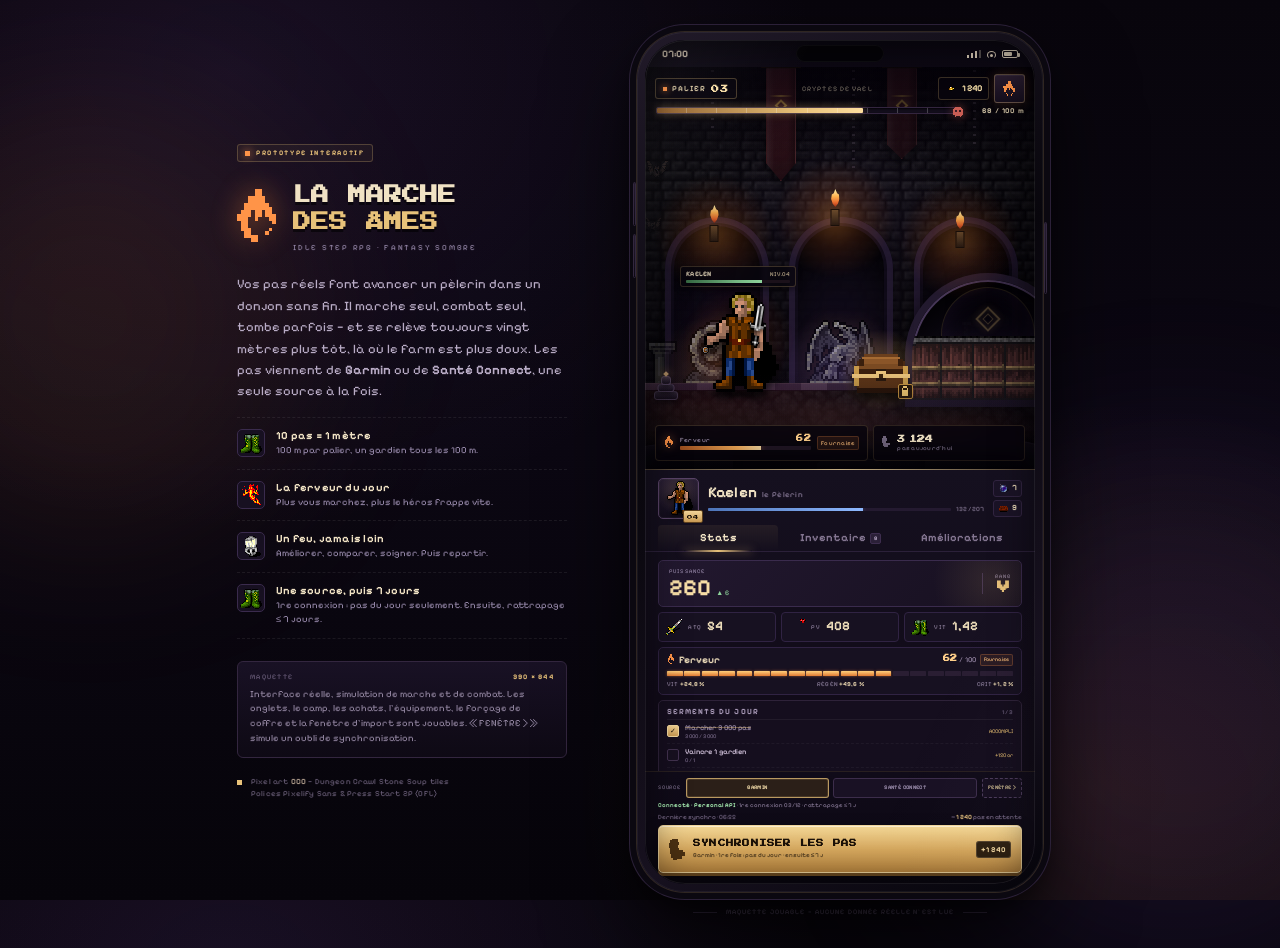
==== commit daa9afdc: "demo web : source de pas et fenetre d'import Selecteur Garmin / Sante Connect, journal nommant la so" ====
--- a/index.html
+++ b/index.html
@@ -28,17 +28,18 @@
       </div>
     </div>
 
-    <p class="pitch">Vos pas réels font avancer un pèlerin dans un donjon sans fin. Il marche seul, combat seul, tombe parfois — et se relève toujours vingt mètres plus tôt, là où le farm est plus doux.</p>
+    <p class="pitch">Vos pas réels font avancer un pèlerin dans un donjon sans fin. Il marche seul, combat seul, tombe parfois — et se relève toujours vingt mètres plus tôt, là où le farm est plus doux. Les pas viennent de <b>Garmin</b> ou de <b>Santé Connect</b>, une seule source à la fois.</p>
 
     <ul class="featureList">
       <li><span class="feat ico-steps"></span><div><b>10 pas = 1 mètre</b><small>100 m par palier, un gardien tous les 100 m.</small></div></li>
       <li><span class="feat ico-flame"></span><div><b>La ferveur du jour</b><small>Plus vous marchez, plus le héros frappe vite.</small></div></li>
       <li><span class="feat ico-camp"></span><div><b>Un feu, jamais loin</b><small>Améliorer, comparer, soigner. Puis repartir.</small></div></li>
+      <li><span class="feat ico-steps"></span><div><b>Une source, puis 7 jours</b><small>1re connexion : pas du jour seulement. Ensuite, rattrapage ≤ 7 jours.</small></div></li>
     </ul>
 
     <div class="introNote">
       <div class="noteLine"><span>MAQUETTE</span><b>390 × 844</b></div>
-      <p>Interface réelle, simulation de marche et de combat. Les onglets, le camp, les achats, l'équipement et le forçage de coffre sont jouables.</p>
+      <p>Interface réelle, simulation de marche et de combat. Les onglets, le camp, les achats, l'équipement, le forçage de coffre et la fenêtre d'import sont jouables. « FENÊTRE › » simule un oubli de synchronisation.</p>
     </div>
 
     <div class="credits">
@@ -334,6 +335,15 @@
           </div>
 
           <footer class="syncBar">
+            <div class="sourceBar">
+              <span class="sourceLbl">SOURCE</span>
+              <div class="sourceChips" id="sourceChips" role="group" aria-label="Source de pas">
+                <button class="sourceChip active" data-source="garmin" aria-pressed="true">GARMIN</button>
+                <button class="sourceChip" data-source="health" aria-pressed="false">SANTÉ CONNECT</button>
+              </div>
+              <button class="windowBtn" id="windowBtn" aria-label="Voir la fenêtre d'import">FENÊTRE ›</button>
+            </div>
+            <p class="sourceState" id="sourceState">Connecté · Personal API · 1re connexion 15/11</p>
             <div class="syncMeta">
               <span id="lastSync">Dernière synchro · 21:42</span>
               <span class="pendingSteps">≈ <b id="unsynced">1 240</b> pas en attente</span>
@@ -342,7 +352,7 @@
               <span class="syncIcon" aria-hidden="true">
                 <svg viewBox="0 0 18 22" shape-rendering="crispEdges"><path d="M3 0h6v3h2v3h-2v3h2v2h4v3h2v4h-3v3H8v1H4v-2H2v-4H1V9H0V4h1V1h2V0z" fill="currentColor"/></svg>
               </span>
-              <span class="syncText"><b>SYNCHRONISER LES PAS</b><small>10 pas = 1 m · conversion immédiate</small></span>
+              <span class="syncText"><b>SYNCHRONISER LES PAS</b><small id="syncSub">Garmin · 1re fois : pas du jour · ensuite ≤ 7 j</small></span>
               <span class="syncBadge" id="syncBadge">+1 240</span>
             </button>
           </footer>
@@ -488,6 +498,35 @@
           </div>
         </div>
 
+        <!-- ================= FENÊTRE D'IMPORT ================= -->
+        <div class="sheetWrap hidden" id="syncSheet">
+          <div class="scrim" data-close="sync"></div>
+          <div class="sheet syncSheet">
+            <div class="sheetHandle"></div>
+            <div class="sheetHead">
+              <div class="sheetIcon"><img src="assets/item/misc_crystal.png" alt=""></div>
+              <div class="sheetTitle">
+                <span class="rarityTag" id="syncSourceTag">GARMIN</span>
+                <h3>Fenêtre d'import</h3>
+                <span id="syncSourceMeta">Connecté · Personal API</span>
+              </div>
+              <button class="sheetClose" data-close="sync" aria-label="Fermer">×</button>
+            </div>
+            <p class="syncIntro">La première synchronisation ne crédite que les <b>pas du jour</b>. Ensuite, le jeu rattrape jusqu'à <b>7 jours</b>, jamais avant la <b>date de première connexion</b>.</p>
+            <ul class="syncRules">
+              <li><b>Première connexion</b> — <span id="syncStart">15/11/2026</span> · les jours antérieurs ne sont jamais crédités.</li>
+              <li><b>Fenêtre</b> — 7 derniers jours, plafond <b>100 000 pas</b> par synchronisation, chaque jour compté une fois.</li>
+            </ul>
+            <div class="dayList" id="dayList"></div>
+            <p class="syncSheetState" id="syncSheetState">Garmin · clé personnelle · jeton 24 h</p>
+            <div class="sheetActions">
+              <button class="btnGhost" id="missedBtn">SIMULER UN OUBLI</button>
+              <button class="btnGold" id="syncSheetBtn">SYNCHRONISER</button>
+            </div>
+            <p class="syncFoot">Changer de source ne recrédite pas les pas déjà comptés : le premier import de la nouvelle source sert de base.</p>
+          </div>
+        </div>
+
         <div class="toast" id="toast"></div>
       </div>
     </div>
--- a/styles.css
+++ b/styles.css
@@ -1049,6 +1049,29 @@
 .syncBtn.busy{filter:grayscale(.4) brightness(.86);pointer-events:none;}
 .syncBtn.busy .syncText b::after{content:'...';}
 
+/* source de pas */
+.sourceBar{display:flex;align-items:center;gap:5px;margin-bottom:3px;}
+.sourceLbl{font-size:5.5px;letter-spacing:.14em;color:#7f718f;}
+.sourceChips{display:flex;gap:4px;flex:1;min-width:0;}
+.sourceChip{
+  flex:1;height:20px;border-radius:3px;border:1px solid #3c2d4b;background:#191124;
+  color:#9c8ead;font-family:inherit;font-size:5.6px;font-weight:700;letter-spacing:.06em;
+  cursor:pointer;transition:border-color .15s,color .15s,background .15s;
+}
+.sourceChip:hover{border-color:#5a4570;color:#c9b9d4;}
+.sourceChip.active{
+  border-color:rgba(232,194,122,.75);color:#f0d9a8;background:#2b1f18;
+  box-shadow:inset 0 0 0 1px rgba(232,194,122,.15);
+}
+.windowBtn{
+  flex:0 0 auto;height:20px;padding:0 5px;border-radius:3px;border:1px dashed #4a3a5a;
+  background:#160f20;color:#bfae89;font-family:inherit;font-size:5.5px;font-weight:700;
+  letter-spacing:.06em;cursor:pointer;
+}
+.windowBtn:hover{border-color:#6b537f;color:#e6c78f;}
+.sourceState{margin:0 0 4px;font-size:6px;line-height:1.35;color:#8d7e9c;white-space:nowrap;overflow:hidden;text-overflow:ellipsis;}
+.sourceState b{color:#a8efb2;font-weight:700;}
+
 /* ============================= CAMP ============================= */
 .campOverlay{
   position:absolute;inset:0;z-index:60;display:flex;flex-direction:column;
@@ -1238,6 +1261,7 @@
 }
 .btnGhost{flex:.85;border:1px solid #443153;background:#21182d;color:#c9b9d4;}
 .btnGhost span{color:var(--gold);}
+.btnGhost:disabled{opacity:.45;cursor:not-allowed;}
 .btnGold{
   flex:1.15;border:1px solid #f0d59c;color:#1b1108;
   background:linear-gradient(180deg,#f1d391,#cf9f54);
@@ -1256,6 +1280,29 @@
 .lockGauge i{display:block;height:100%;width:0;background:linear-gradient(90deg,#b06a2c,#ffcf7a);box-shadow:0 0 8px rgba(255,180,90,.4);transition:width .25s;}
 .lockMeta{display:flex;justify-content:space-between;gap:6px;margin:5px 6px 9px;font-size:6.5px;color:#8d7e9c;}
 .lockMeta span:first-child{color:#e6c78f;font-weight:700;}
+
+/* fenêtre d'import */
+.syncSheet{text-align:left;}
+.syncIntro{margin:7px 0 6px;font-size:7.3px;line-height:1.45;color:#b3a4c2;}
+.syncIntro b{color:#e6c78f;}
+.syncRules{margin:0 0 7px;padding-left:12px;font-size:6.5px;line-height:1.45;color:#8d7e9c;}
+.syncRules li{margin-bottom:2px;}
+.syncRules b{color:#e6c78f;}
+.dayList{display:flex;flex-direction:column;gap:2px;margin-bottom:7px;}
+.dayRow{
+  display:flex;align-items:center;gap:6px;padding:3px 7px;border-radius:4px;
+  background:#171020;border:1px solid #2a1f36;font-size:6.6px;color:#a698b3;
+}
+.dayRow b{flex:0 0 58px;font-size:6.9px;color:#e4d4b5;font-weight:700;}
+.dayRow .daySteps{flex:1;text-align:right;font-size:6.8px;color:#d9b678;}
+.dayRow .dayState{flex:0 0 72px;text-align:right;font-size:5.5px;letter-spacing:.05em;font-weight:700;}
+.dayRow .dayState.done{color:#a8efb2;}
+.dayRow .dayState.pending{color:#ffd07a;}
+.dayRow .dayState.out{color:#6d607c;}
+.dayRow.out{opacity:.58;}
+.dayRow.today{border-color:rgba(232,194,122,.35);background:#1d1526;}
+.syncSheetState{margin:0 0 7px;font-size:5.9px;color:#7f718f;}
+.syncFoot{margin:7px 0 0;font-size:5.7px;line-height:1.4;color:#6f617f;}
 
 /* toast */
 .toast{
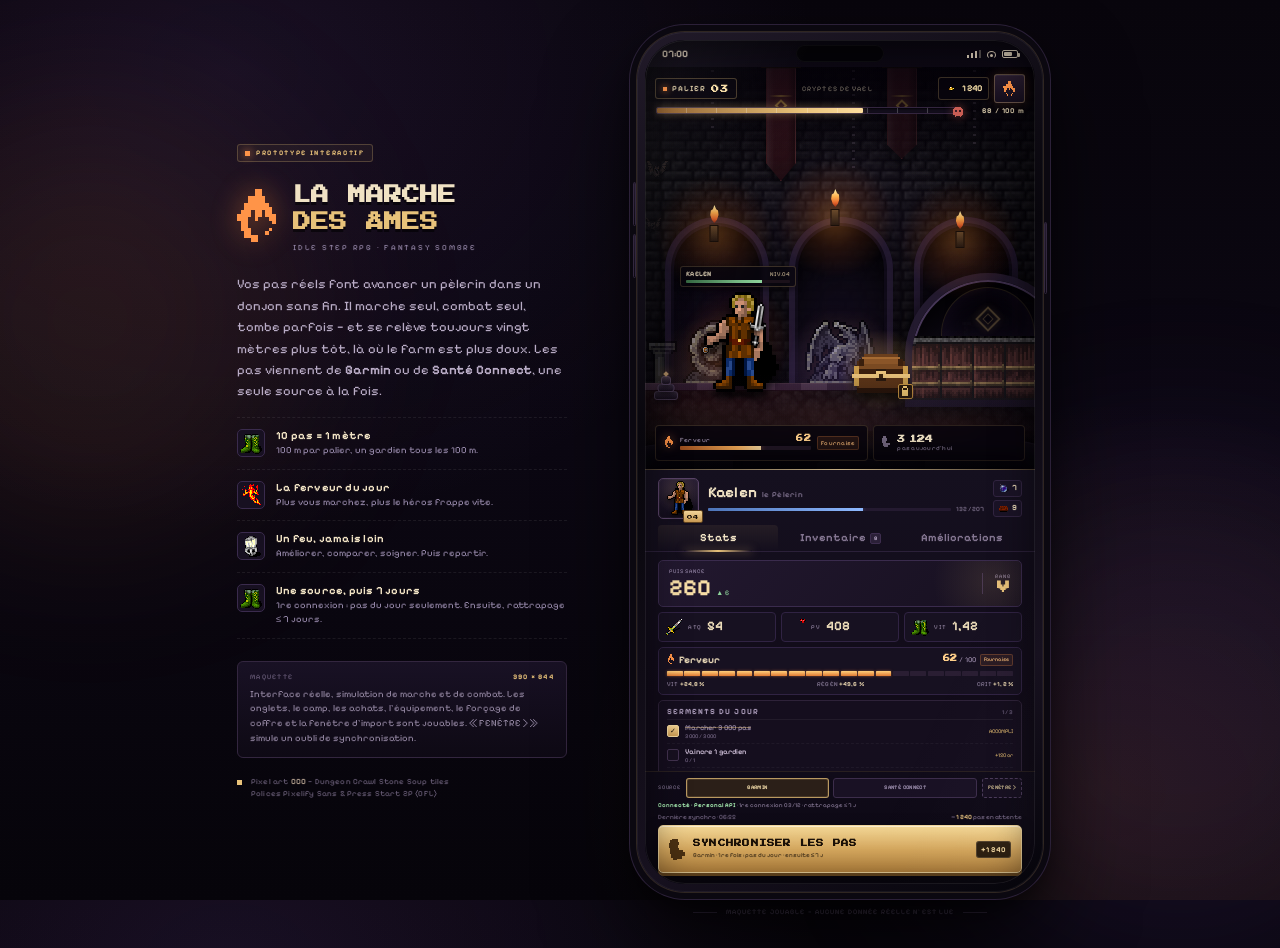
==== commit 230aeccd: "demo web : preciser le point de depart de la maquette" ====
--- a/index.html
+++ b/index.html
@@ -523,7 +523,7 @@
               <button class="btnGhost" id="missedBtn">SIMULER UN OUBLI</button>
               <button class="btnGold" id="syncSheetBtn">SYNCHRONISER</button>
             </div>
-            <p class="syncFoot">Changer de source ne recrédite pas les pas déjà comptés : le premier import de la nouvelle source sert de base.</p>
+            <p class="syncFoot">Changer de source ne recrédite pas les pas déjà comptés : le premier import de la nouvelle source sert de base. La maquette démarre 3 jours après la première connexion.</p>
           </div>
         </div>
 
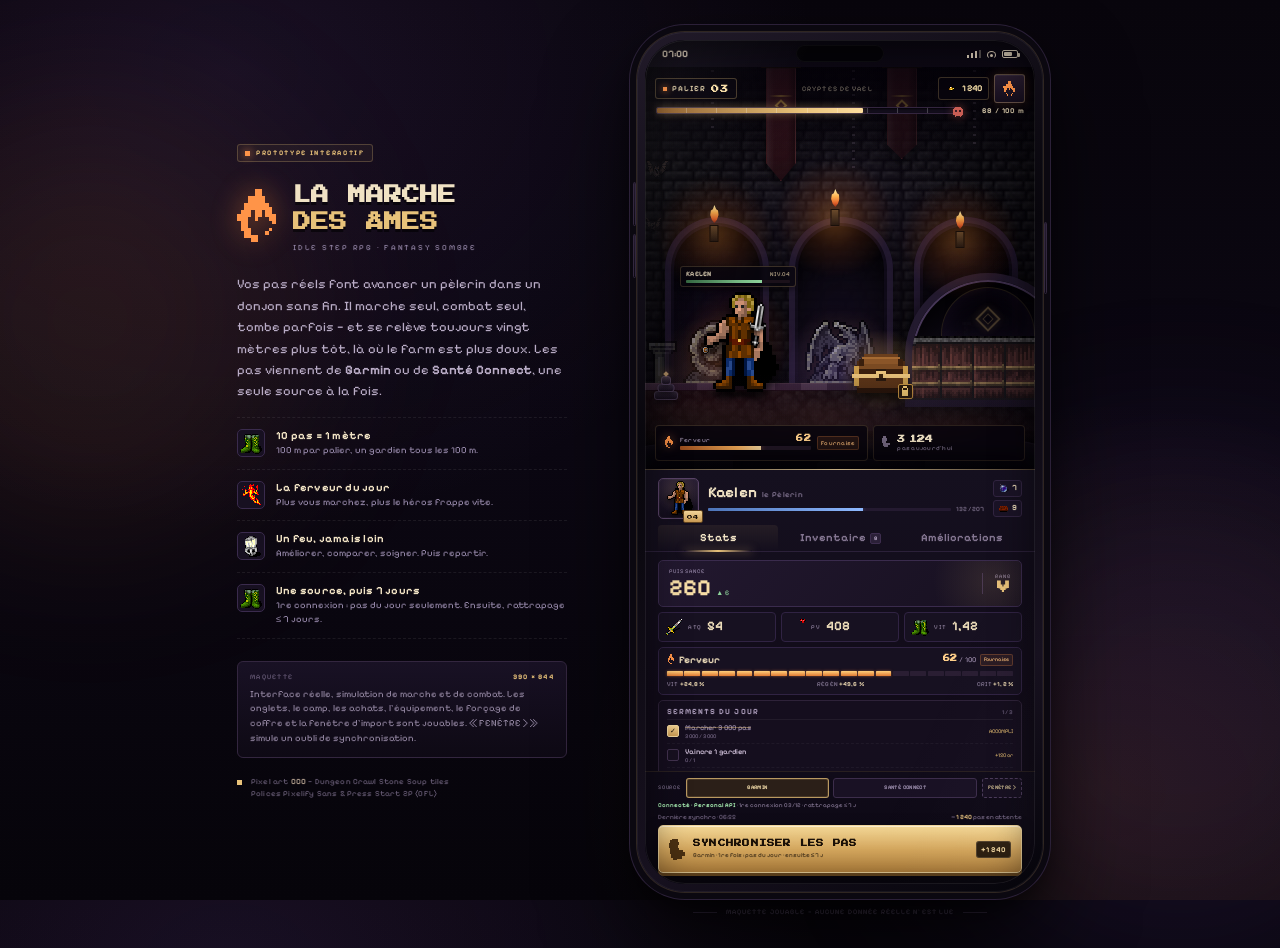
==== commit 93f5281d: "web : favicon de la porte sur la demo" ====
--- a/index.html
+++ b/index.html
@@ -5,7 +5,11 @@
 <meta name="viewport" content="width=device-width, initial-scale=1, viewport-fit=cover">
 <meta name="theme-color" content="#0a0710">
 <meta name="description" content="La Marche des Âmes — maquette interactive d'un idle step RPG fantasy en pixel art. Vos pas réels font avancer un pèlerin dans un donjon infini.">
-<link rel="icon" href="data:image/svg+xml,%3Csvg xmlns='http://www.w3.org/2000/svg' viewBox='0 0 16 16'%3E%3Crect width='16' height='16' fill='%230b0810'/%3E%3Cpath d='M7 1h2v3h1v2h1v2h1v3h-1v2H9v1H7v-1H5v-2H4V8h1V6h1V4h1z' fill='%23ff9448'/%3E%3Cpath d='M7 8h2v3h1v2H6v-2H5V9h2z' fill='%23ffd06b'/%3E%3C/svg%3E">
+<link rel="icon" href="favicon.ico" sizes="any">
+<link rel="icon" type="image/png" sizes="16x16" href="favicon-16.png">
+<link rel="icon" type="image/png" sizes="32x32" href="favicon-32.png">
+<link rel="icon" type="image/png" sizes="48x48" href="favicon-48.png">
+<link rel="apple-touch-icon" href="apple-touch-icon.png">
 <title>La Marche des Âmes — Maquette interactive</title>
 <link rel="stylesheet" href="styles.css">
 </head>
